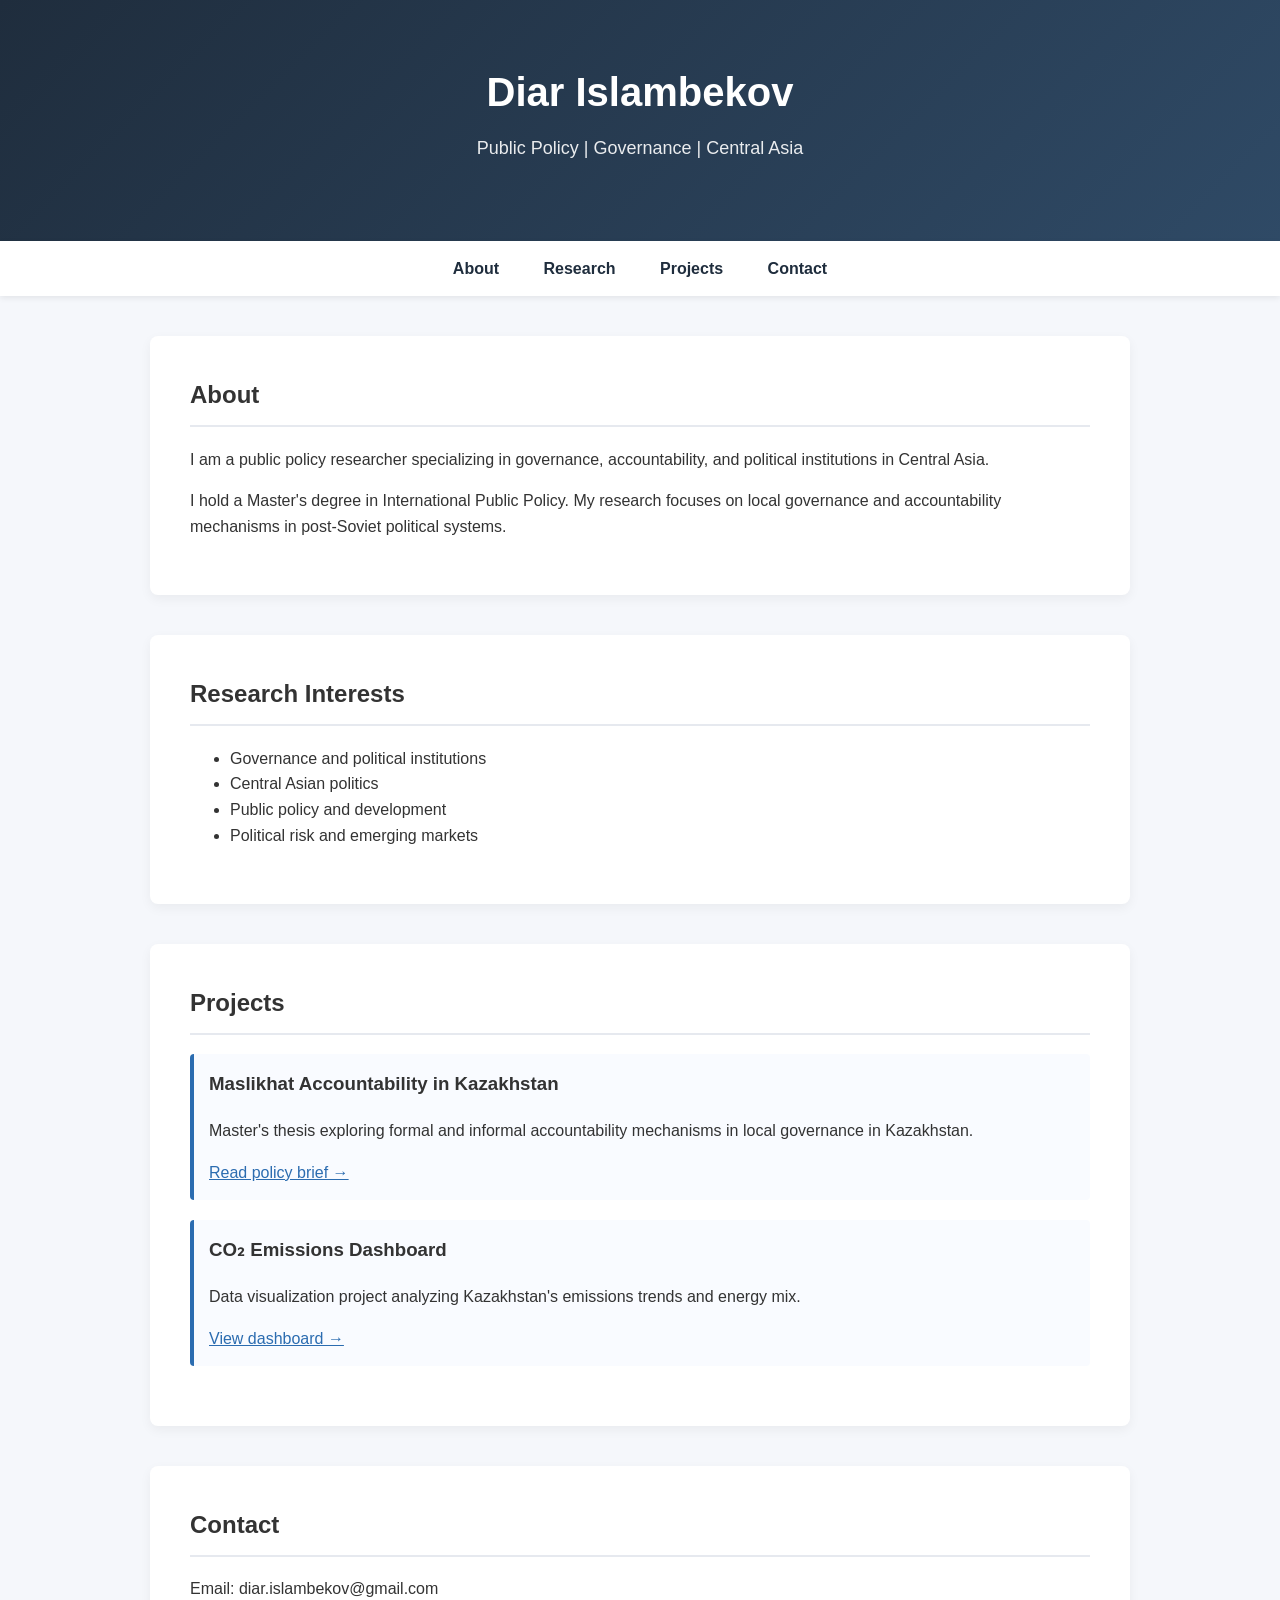
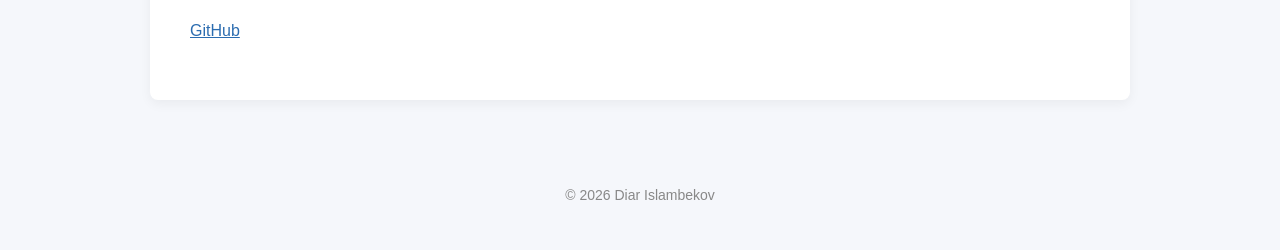
==== index.html @ 508b0aa6 "Update index.html" ====
<!DOCTYPE html>
<html lang="en"> 

<head>

<meta charset="UTF-8">
<meta name="viewport" content="width=device-width, initial-scale=1.0">

<title>Diar Islambekov</title>

<link rel="stylesheet" href="css/style.css">

</head>

<body>

<header>

<h1>Diar Islambekov</h1>
<p>Public Policy | Governance | Central Asia</p>

</header>

<nav>

<a href="#about">About</a>
<a href="#research">Research</a>
<a href="#projects">Projects</a>
<a href="#contact">Contact</a>

</nav>

<section id="about">

<h2>About</h2>

<p>
I am a public policy researcher specializing in governance,
accountability, and political institutions in Central Asia.
</p>

<p>
I hold a Master's degree in International Public Policy.
My research focuses on local governance and accountability
mechanisms in post-Soviet political systems.
</p>

</section>

<section id="research">

<h2>Research Interests</h2>

<ul>
<li>Governance and political institutions</li>
<li>Central Asian politics</li>
<li>Public policy and development</li>
<li>Political risk and emerging markets</li>
</ul>

</section>

<section id="projects">

<h2>Projects</h2>

<div class="project">
  <h3>Maslikhat Accountability in Kazakhstan</h3>
  <p>
    Master's thesis exploring formal and informal accountability
    mechanisms in local governance in Kazakhstan.
  </p>
  <a href="policy_brief.html">Read policy brief →</a>
</div>

<div class="project">
  <h3>CO₂ Emissions Dashboard</h3>
  <p>
    Data visualization project analyzing Kazakhstan's emissions trends
    and energy mix.
  </p>
  <a href="central_asia_co2_dashboard.html">View dashboard →</a>
</div>

</section>

<section id="contact">

<h2>Contact</h2>

<p>Email: diar.islambekov@gmail.com</p>

<p>
<a href="https://github.com/diar299">GitHub</a>
</p>

</section>

<footer>

<p>© 2026 Diar Islambekov</p>

</footer>

</body>
</html>
---- css/style.css ----
body{

font-family: "Segoe UI", Arial, sans-serif;
margin:0;
background:#f5f7fb;
color:#333;
line-height:1.6;

}

/* Header */

header{

background:linear-gradient(135deg,#1f2d3d,#2f4a66);
color:white;
padding:60px 20px;
text-align:center;

}

header h1{

margin:0;
font-size:40px;

}

header p{

margin-top:10px;
font-size:18px;
opacity:0.9;

}

/* Navigation */

nav{

background:white;
text-align:center;
padding:15px;
box-shadow:0 2px 6px rgba(0,0,0,0.08);
position:sticky;
top:0;

}

nav a{

margin:0 20px;
text-decoration:none;
color:#1f2d3d;
font-weight:600;
transition:color 0.2s;

}

nav a:hover{

color:#2b6cb0;

}

/* Sections */

section{

max-width:900px;
margin:40px auto;
background:white;
padding:40px;
border-radius:8px;
box-shadow:0 4px 12px rgba(0,0,0,0.05);

}

h2{

margin-top:0;
border-bottom:2px solid #e6e9ef;
padding-bottom:10px;

}

/* Projects */

.project{

padding:15px;
border-left:4px solid #2b6cb0;
margin-bottom:20px;
background:#f9fbff;
border-radius:4px;

}

.project h3{

margin-top:0;

}

/* Contact links */

a{

color:#2b6cb0;

}

/* Footer */

footer{

text-align:center;
padding:30px;
color:#888;
font-size:14px;

}

/* Responsive */

@media (max-width:700px){

header h1{
font-size:28px;
}

section{
margin:20px;
padding:25px;
}

nav a{
display:inline-block;
margin:10px;
}

}
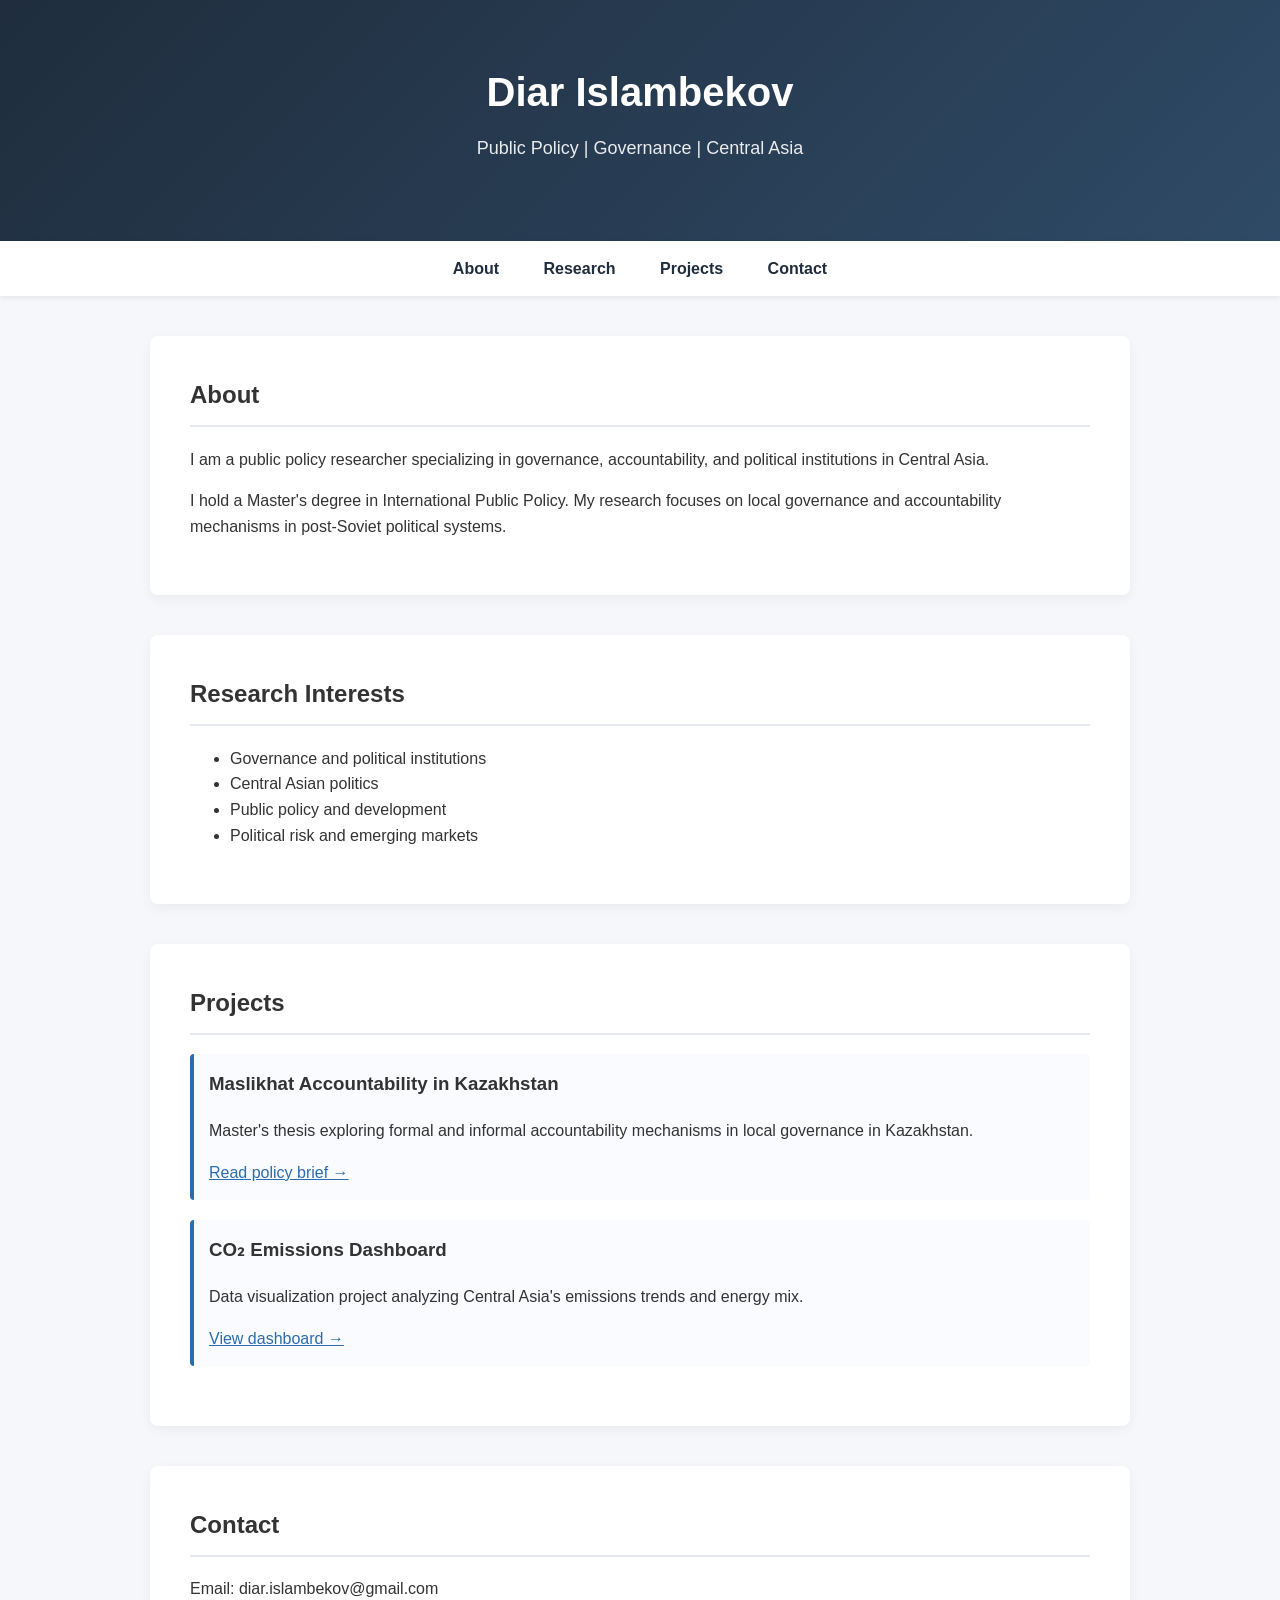
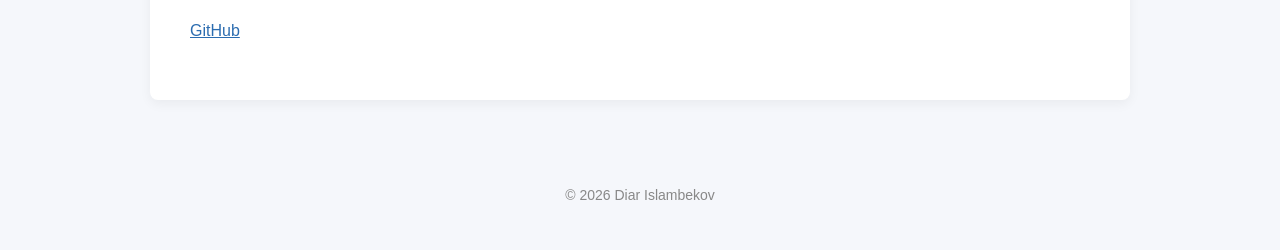
==== commit fb969b0e: "Update project description to focus on Central Asia" ====
--- a/index.html
+++ b/index.html
@@ -76,7 +76,7 @@
 <div class="project">
   <h3>CO₂ Emissions Dashboard</h3>
   <p>
-    Data visualization project analyzing Kazakhstan's emissions trends
+    Data visualization project analyzing Central Asia's emissions trends
     and energy mix.
   </p>
   <a href="central_asia_co2_dashboard.html">View dashboard →</a>
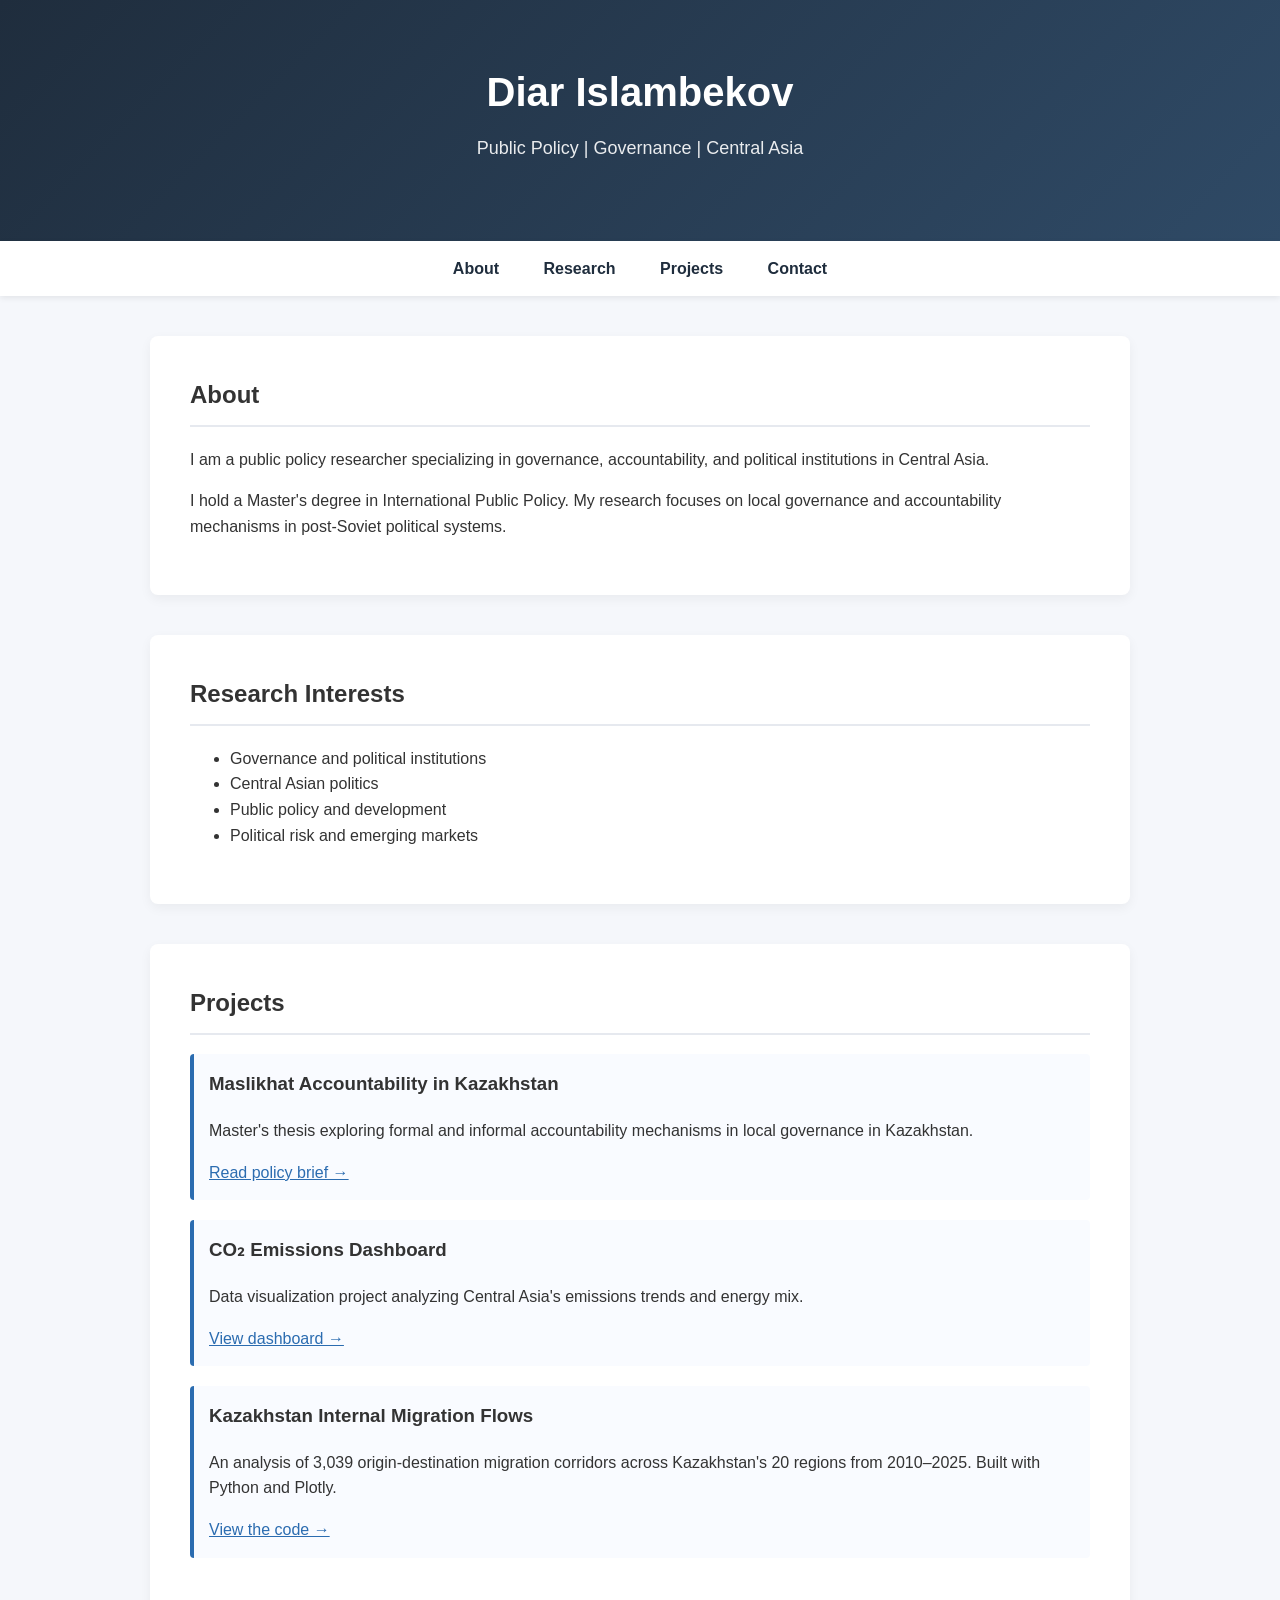
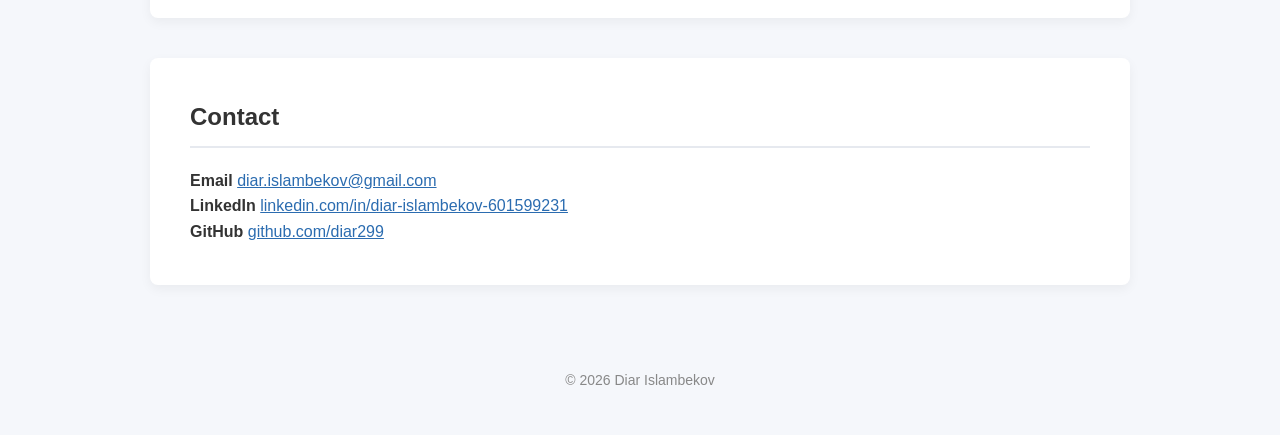
==== commit fdc1cbb2: "Update index.html" ====
--- a/index.html
+++ b/index.html
@@ -82,18 +82,35 @@
   <a href="central_asia_co2_dashboard.html">View dashboard →</a>
 </div>
 
+<div class="project">
+  <h3>Kazakhstan Internal Migration Flows</h3>
+  <p>
+    An analysis of 3,039 origin-destination migration corridors 
+    across Kazakhstan's 20 regions from 2010–2025. Built with Python and Plotly.
+  </p>
+  <a href="https://nbviewer.org/github/diar299/kz-migration/blob/main/migration_analysis.ipynb" 
+   target="_blank" > View the code →
+</a>
+</div>
+
 </section>
 
 <section id="contact">
-
-<h2>Contact</h2>
-
-<p>Email: diar.islambekov@gmail.com</p>
-
-<p>
-<a href="https://github.com/diar299">GitHub</a>
-</p>
-
+  <h2>Contact</h2>
+  <div class="contact-info">
+    <div class="contact-item">
+      <strong>Email</strong>
+      <a href="mailto:diar.islambekov@gmail.com">diar.islambekov@gmail.com</a>
+    </div>
+    <div class="contact-item">
+      <strong>LinkedIn</strong>
+      <a href="https://linkedin.com/in/diar-islambekov" target="_blank">linkedin.com/in/diar-islambekov-601599231</a>
+    </div>
+    <div class="contact-item">
+      <strong>GitHub</strong>
+      <a href="https://github.com/diar299" target="_blank">github.com/diar299</a>
+    </div>
+  </div>
 </section>
 
 <footer>
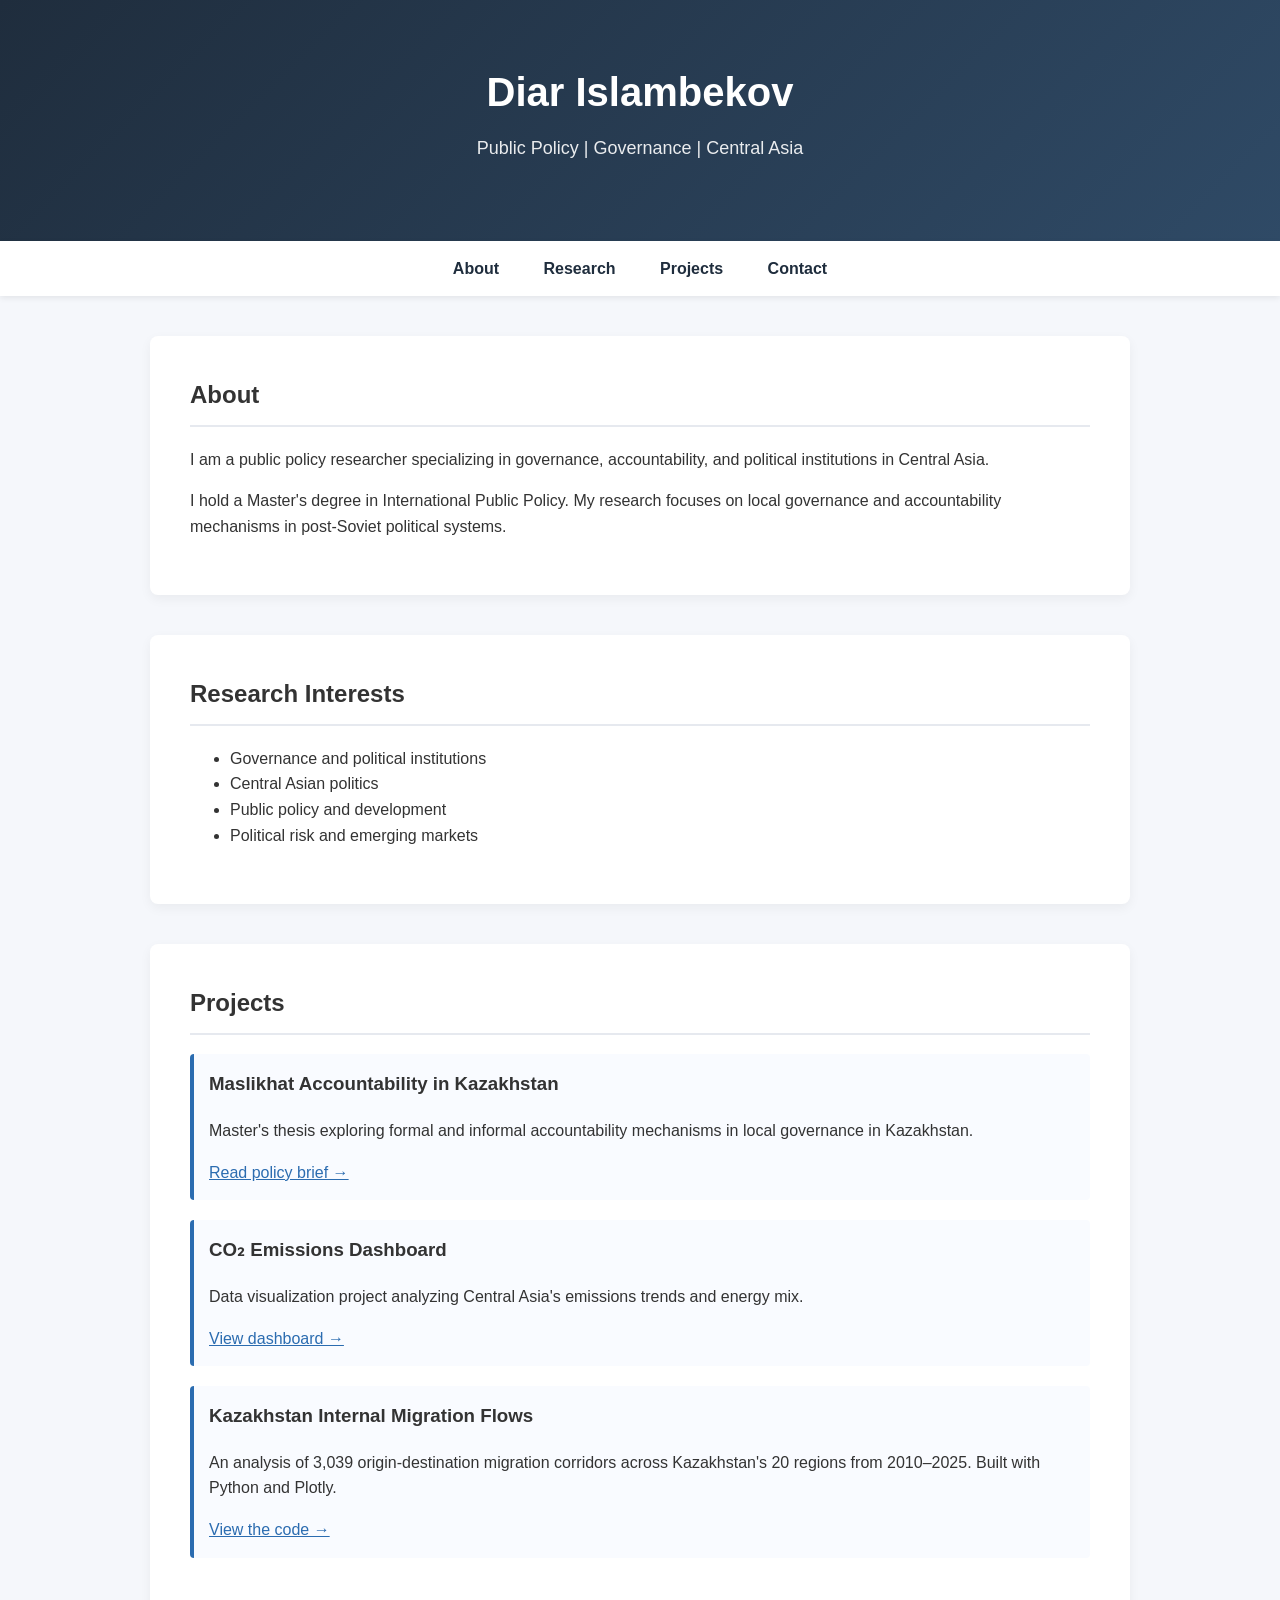
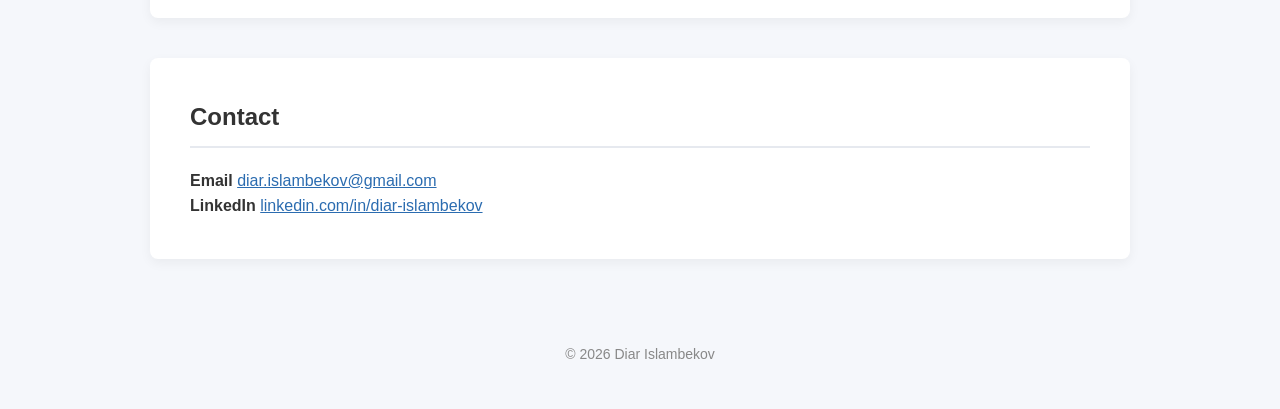
==== commit 04289cc0: "Update index.html" ====
--- a/index.html
+++ b/index.html
@@ -104,11 +104,7 @@
     </div>
     <div class="contact-item">
       <strong>LinkedIn</strong>
-      <a href="https://linkedin.com/in/diar-islambekov" target="_blank">linkedin.com/in/diar-islambekov-601599231</a>
-    </div>
-    <div class="contact-item">
-      <strong>GitHub</strong>
-      <a href="https://github.com/diar299" target="_blank">github.com/diar299</a>
+      <a href="https://linkedin.com/in/diar-islambekov" target="_blank">linkedin.com/in/diar-islambekov</a>
     </div>
   </div>
 </section>
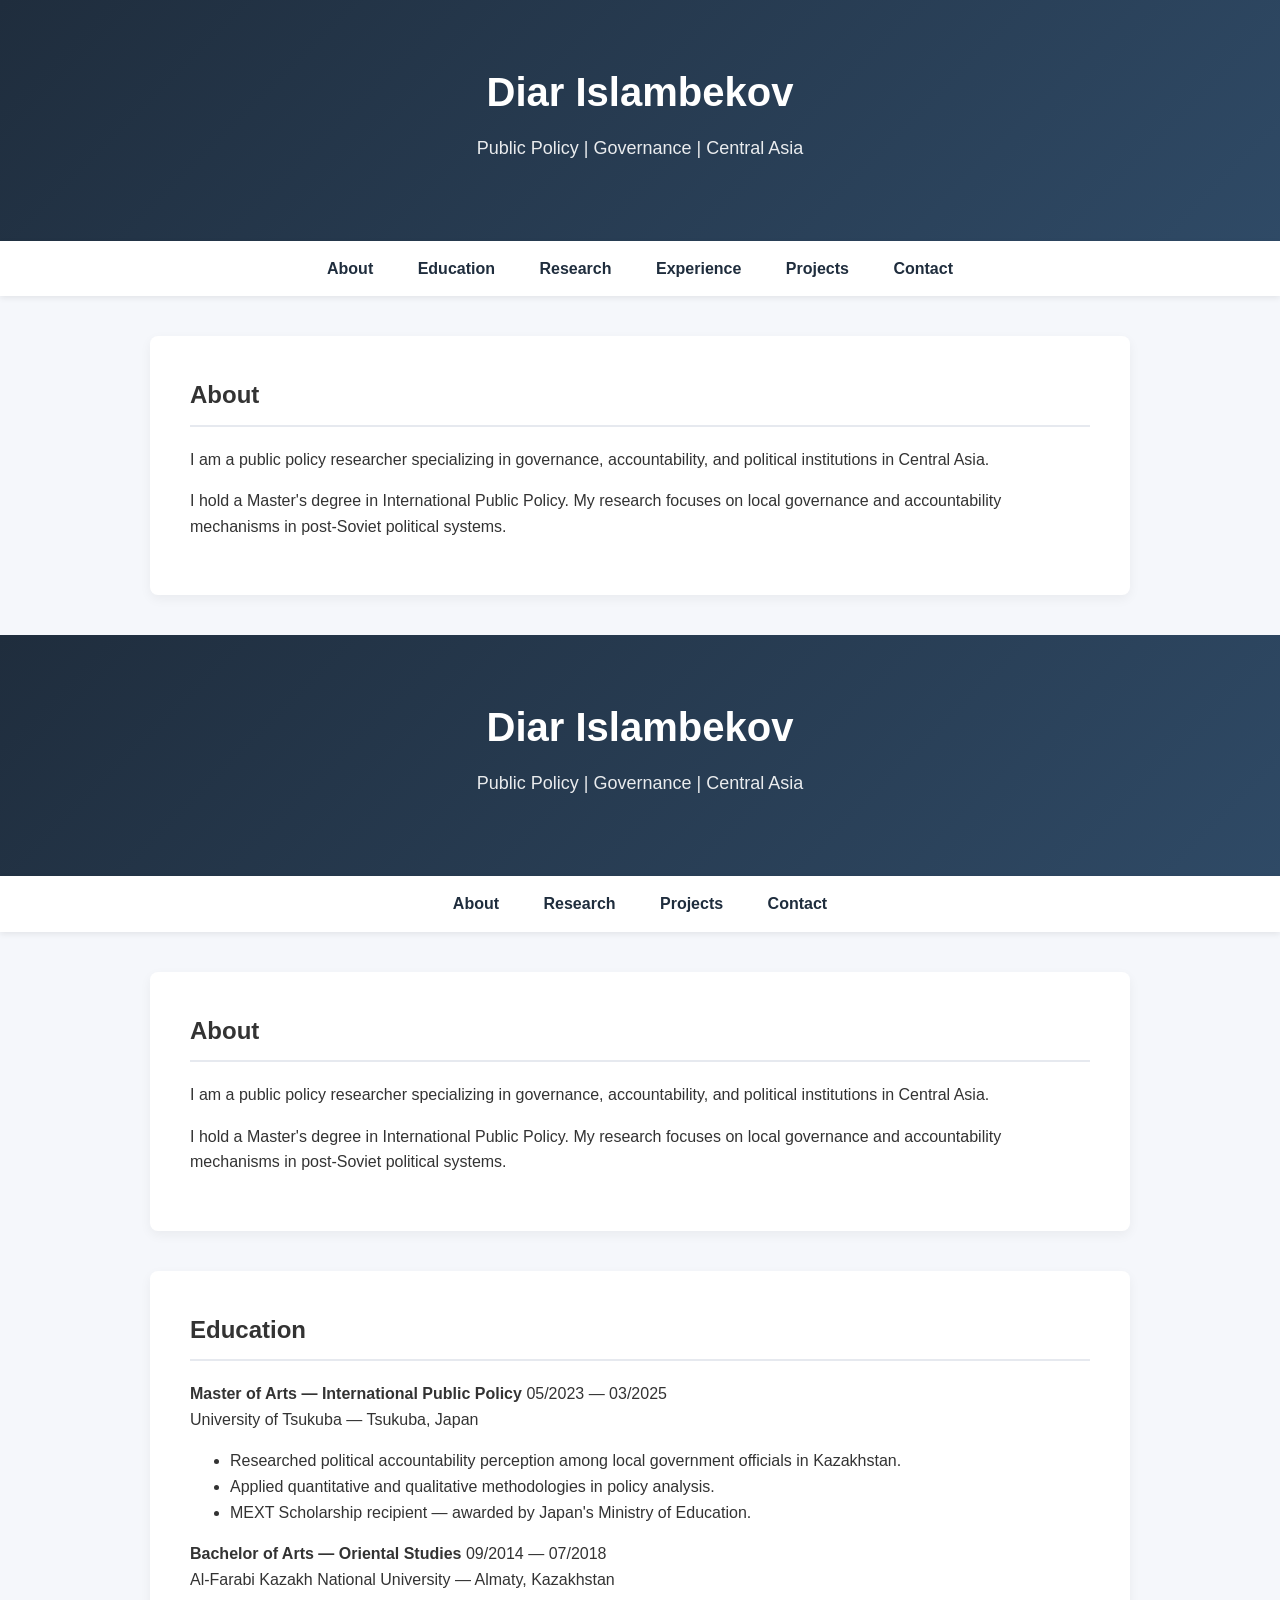
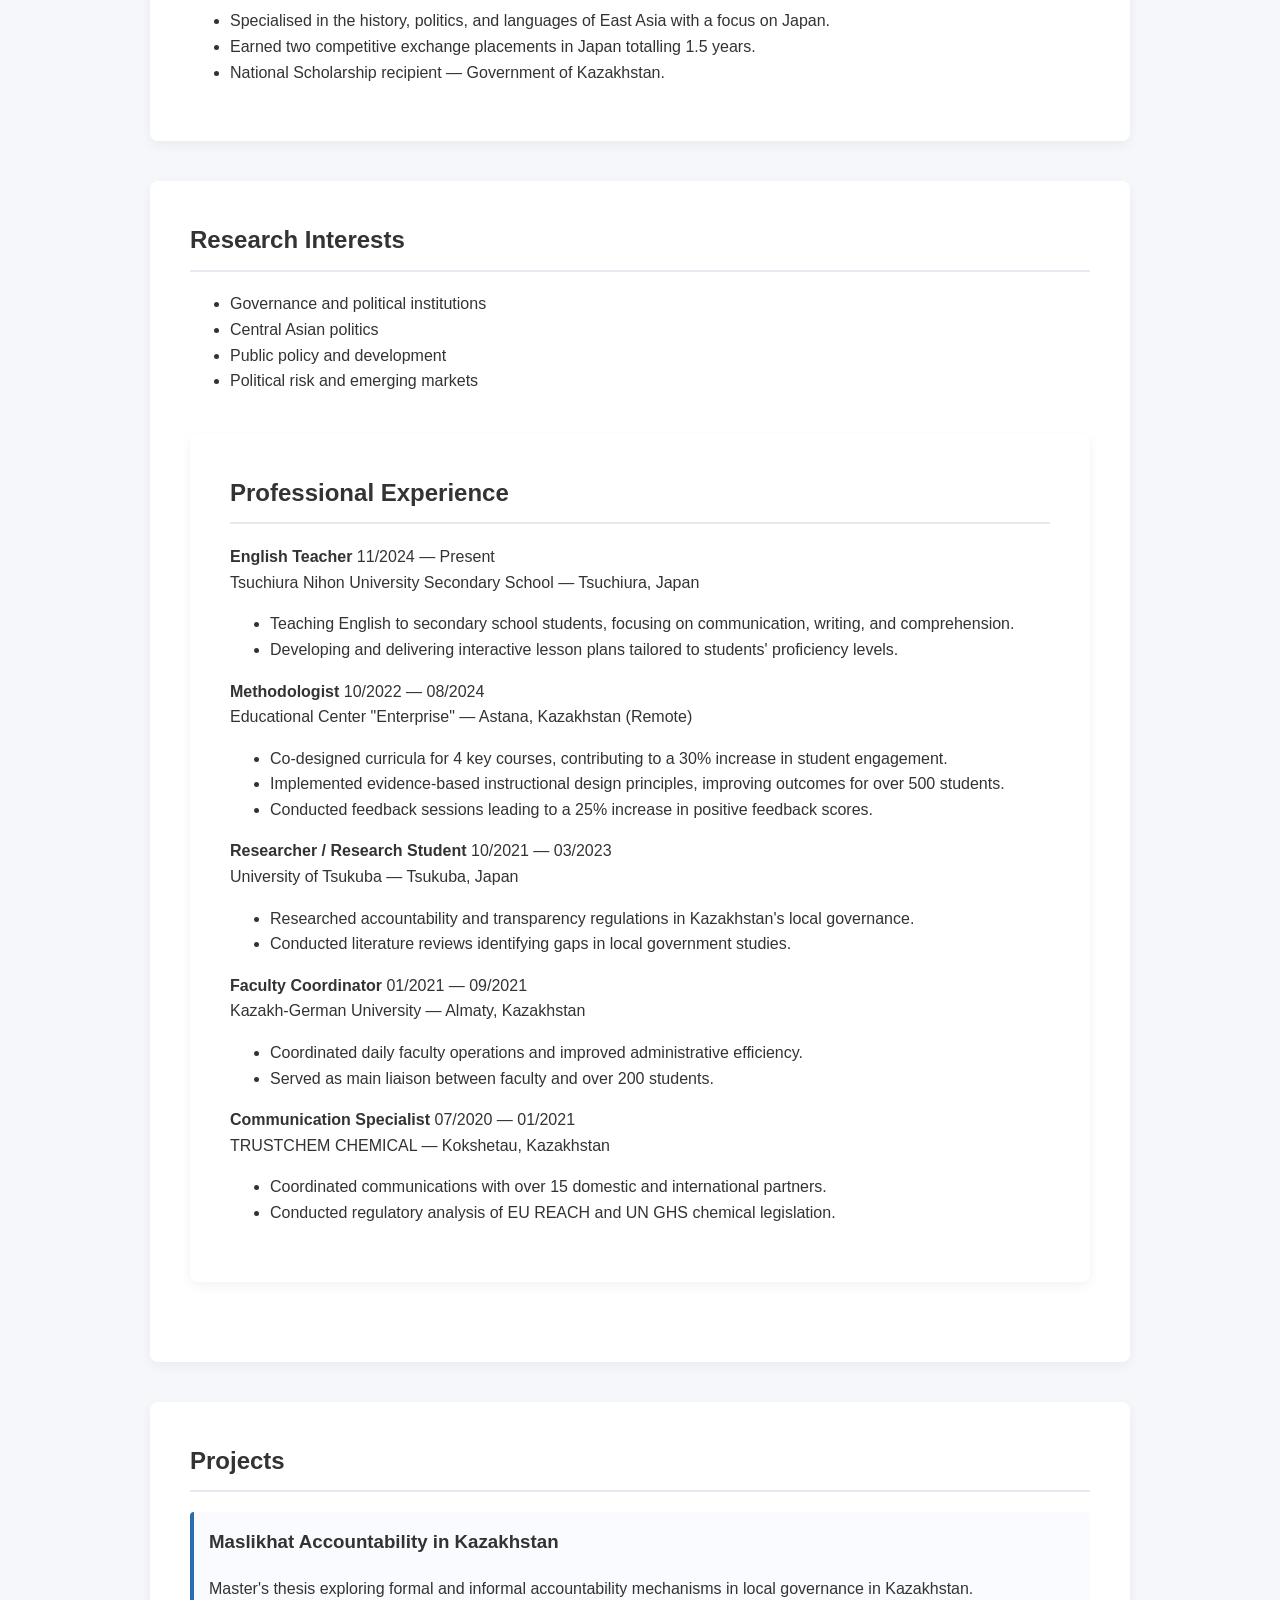
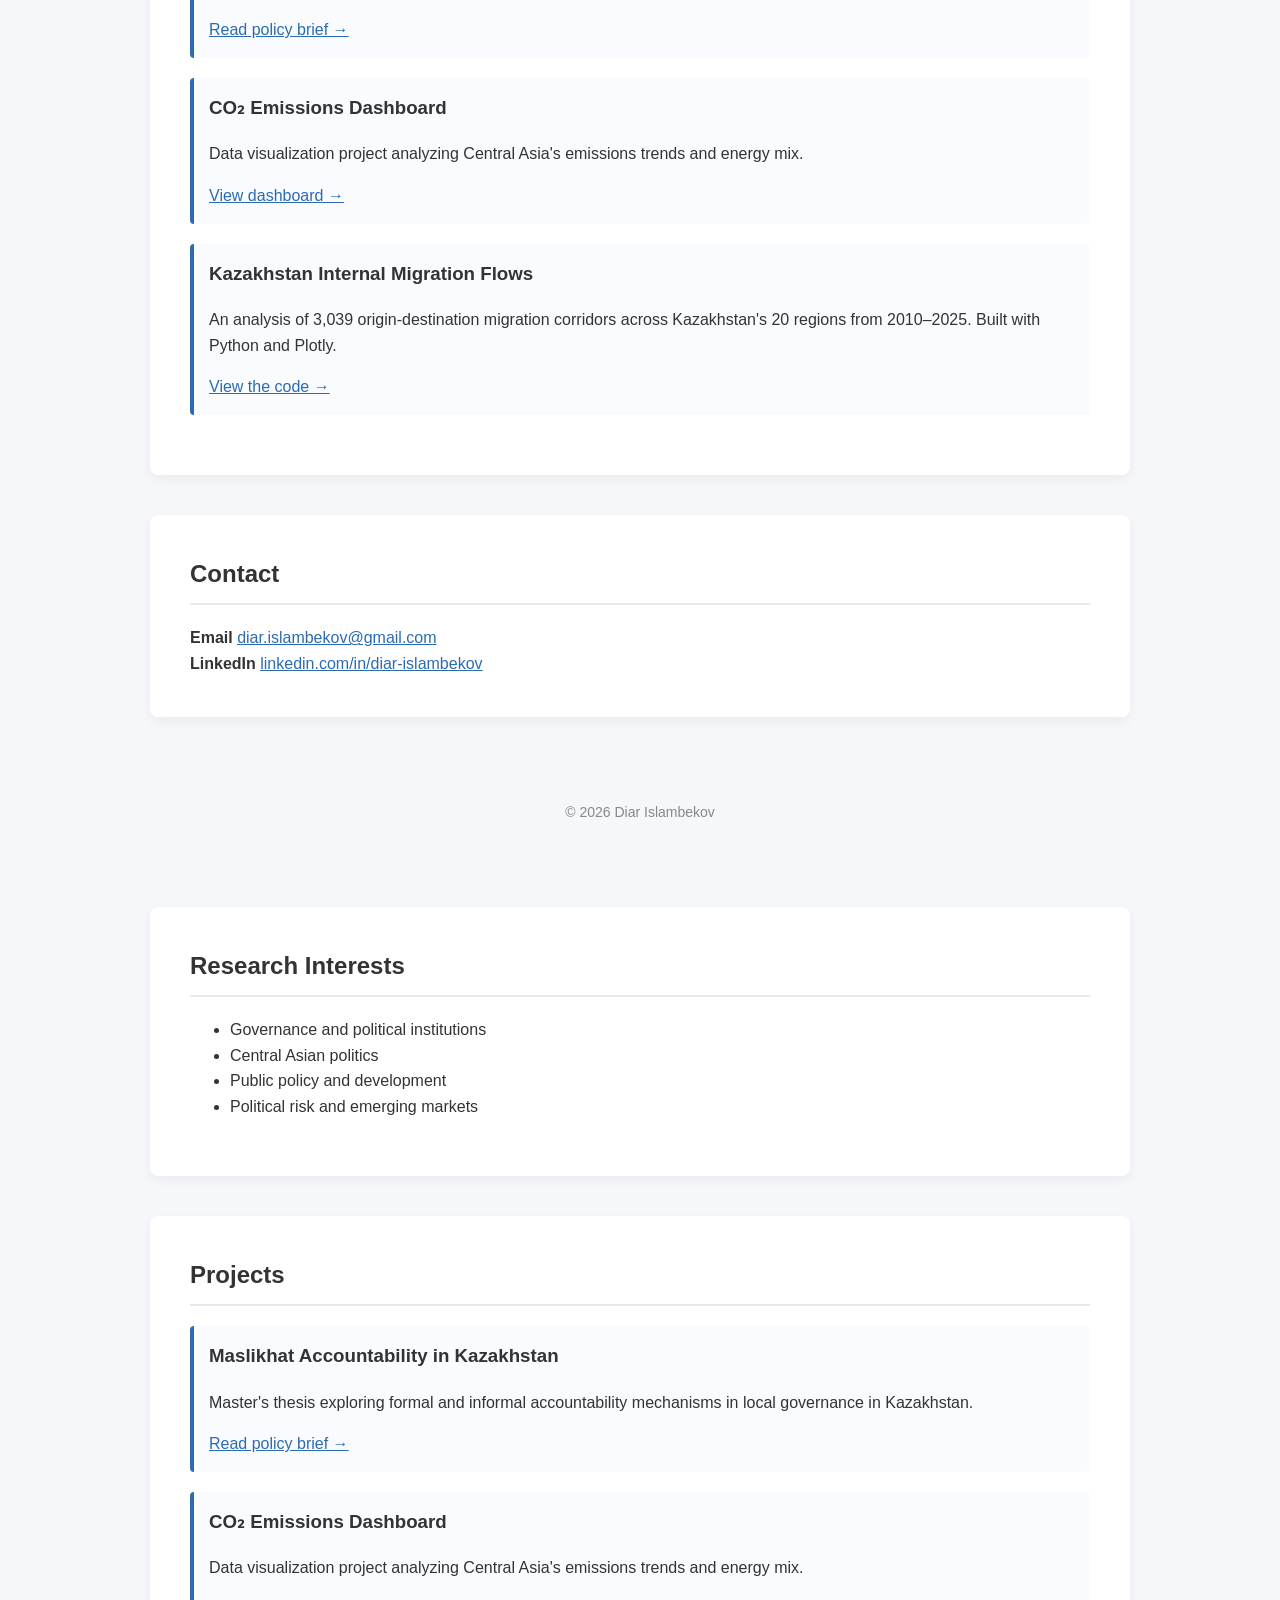
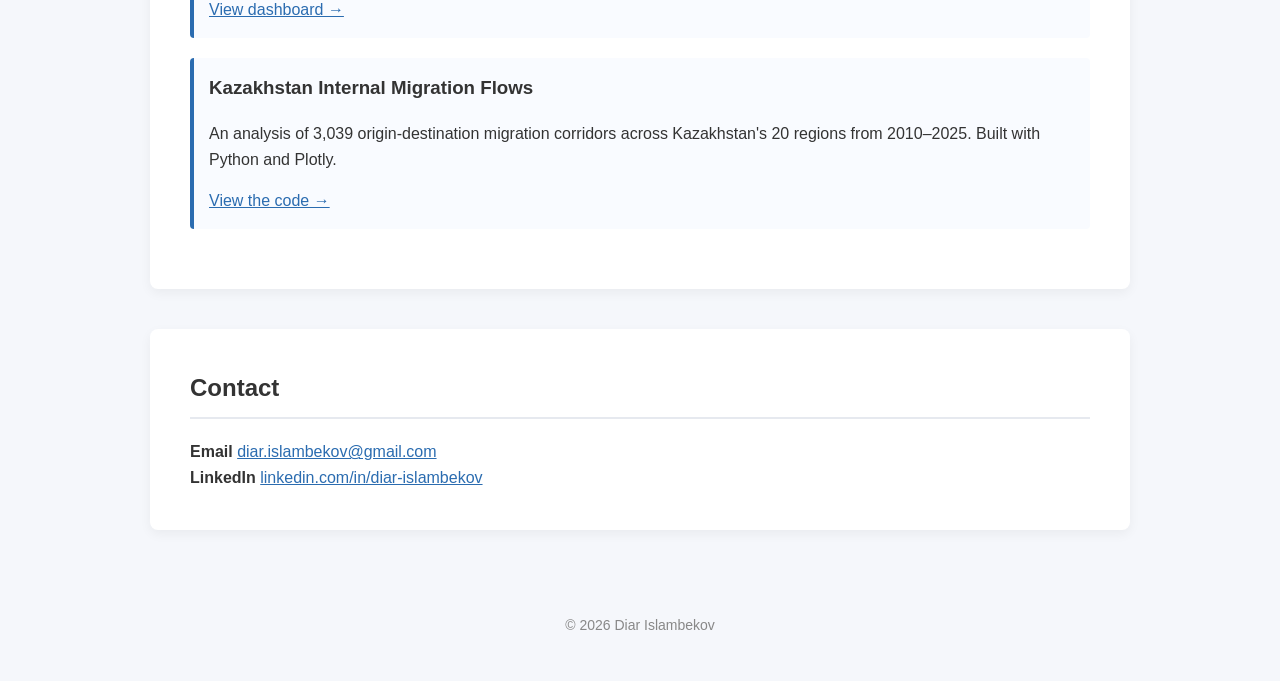
==== commit dbb3723b: "Update index.html" ====
--- a/index.html
+++ b/index.html
@@ -24,7 +24,9 @@
 <nav>
 
 <a href="#about">About</a>
+<a href="#education">Education</a>
 <a href="#research">Research</a>
+<a href="#experience">Experience</a>
 <a href="#projects">Projects</a>
 <a href="#contact">Contact</a>
 
@@ -44,6 +46,87 @@
 My research focuses on local governance and accountability
 mechanisms in post-Soviet political systems.
 </p>
+
+</section>
+
+<!DOCTYPE html>
+<html lang="en"> 
+
+<head>
+
+<meta charset="UTF-8">
+<meta name="viewport" content="width=device-width, initial-scale=1.0">
+
+<title>Diar Islambekov</title>
+
+<link rel="stylesheet" href="css/style.css">
+
+</head>
+
+<body>
+
+<header>
+
+<h1>Diar Islambekov</h1>
+<p>Public Policy | Governance | Central Asia</p>
+
+</header>
+
+<nav>
+
+<a href="#about">About</a>
+<a href="#research">Research</a>
+<a href="#projects">Projects</a>
+<a href="#contact">Contact</a>
+
+</nav>
+
+<section id="about">
+
+<h2>About</h2>
+
+<p>
+I am a public policy researcher specializing in governance,
+accountability, and political institutions in Central Asia.
+</p>
+
+<p>
+I hold a Master's degree in International Public Policy.
+My research focuses on local governance and accountability
+mechanisms in post-Soviet political systems.
+</p>
+
+</section>
+
+
+<section id="education">
+  <h2>Education</h2>
+
+  <div class="exp-item">
+    <div class="exp-header">
+      <strong>Master of Arts — International Public Policy</strong>
+      <span class="exp-date">05/2023 — 03/2025</span>
+    </div>
+    <div class="exp-org">University of Tsukuba — Tsukuba, Japan</div>
+    <ul>
+      <li>Researched political accountability perception among local government officials in Kazakhstan.</li>
+      <li>Applied quantitative and qualitative methodologies in policy analysis.</li>
+      <li>MEXT Scholarship recipient — awarded by Japan's Ministry of Education.</li>
+    </ul>
+  </div>
+
+  <div class="exp-item">
+    <div class="exp-header">
+      <strong>Bachelor of Arts — Oriental Studies</strong>
+      <span class="exp-date">09/2014 — 07/2018</span>
+    </div>
+    <div class="exp-org">Al-Farabi Kazakh National University — Almaty, Kazakhstan</div>
+    <ul>
+      <li>Specialised in the history, politics, and languages of East Asia with a focus on Japan.</li>
+      <li>Earned two competitive exchange placements in Japan totalling 1.5 years.</li>
+      <li>National Scholarship recipient — Government of Kazakhstan.</li>
+    </ul>
+  </div>
 
 </section>
 
@@ -58,6 +141,72 @@
 <li>Political risk and emerging markets</li>
 </ul>
 
+<section id="experience">
+  <h2>Professional Experience</h2>
+
+  <div class="exp-item">
+    <div class="exp-header">
+      <strong>English Teacher</strong>
+      <span class="exp-date">11/2024 — Present</span>
+    </div>
+    <div class="exp-org">Tsuchiura Nihon University Secondary School — Tsuchiura, Japan</div>
+    <ul>
+      <li>Teaching English to secondary school students, focusing on communication, writing, and comprehension.</li>
+      <li>Developing and delivering interactive lesson plans tailored to students' proficiency levels.</li>
+    </ul>
+  </div>
+
+  <div class="exp-item">
+    <div class="exp-header">
+      <strong>Methodologist</strong>
+      <span class="exp-date">10/2022 — 08/2024</span>
+    </div>
+    <div class="exp-org">Educational Center "Enterprise" — Astana, Kazakhstan (Remote)</div>
+    <ul>
+      <li>Co-designed curricula for 4 key courses, contributing to a 30% increase in student engagement.</li>
+      <li>Implemented evidence-based instructional design principles, improving outcomes for over 500 students.</li>
+      <li>Conducted feedback sessions leading to a 25% increase in positive feedback scores.</li>
+    </ul>
+  </div>
+
+  <div class="exp-item">
+    <div class="exp-header">
+      <strong>Researcher / Research Student</strong>
+      <span class="exp-date">10/2021 — 03/2023</span>
+    </div>
+    <div class="exp-org">University of Tsukuba — Tsukuba, Japan</div>
+    <ul>
+      <li>Researched accountability and transparency regulations in Kazakhstan's local governance.</li>
+      <li>Conducted literature reviews identifying gaps in local government studies.</li>
+    </ul>
+  </div>
+
+  <div class="exp-item">
+    <div class="exp-header">
+      <strong>Faculty Coordinator</strong>
+      <span class="exp-date">01/2021 — 09/2021</span>
+    </div>
+    <div class="exp-org">Kazakh-German University — Almaty, Kazakhstan</div>
+    <ul>
+      <li>Coordinated daily faculty operations and improved administrative efficiency.</li>
+      <li>Served as main liaison between faculty and over 200 students.</li>
+    </ul>
+  </div>
+
+  <div class="exp-item">
+    <div class="exp-header">
+      <strong>Communication Specialist</strong>
+      <span class="exp-date">07/2020 — 01/2021</span>
+    </div>
+    <div class="exp-org">TRUSTCHEM CHEMICAL — Kokshetau, Kazakhstan</div>
+    <ul>
+      <li>Coordinated communications with over 15 domestic and international partners.</li>
+      <li>Conducted regulatory analysis of EU REACH and UN GHS chemical legislation.</li>
+    </ul>
+  </div>
+
+</section>
+  
 </section>
 
 <section id="projects">
@@ -95,6 +244,7 @@
 
 </section>
 
+ 
 <section id="contact">
   <h2>Contact</h2>
   <div class="contact-info">
@@ -117,3 +267,76 @@
 
 </body>
 </html>
+
+
+<section id="research">
+
+<h2>Research Interests</h2>
+
+<ul>
+<li>Governance and political institutions</li>
+<li>Central Asian politics</li>
+<li>Public policy and development</li>
+<li>Political risk and emerging markets</li>
+</ul>
+
+</section>
+
+<section id="projects">
+
+<h2>Projects</h2>
+
+<div class="project">
+  <h3>Maslikhat Accountability in Kazakhstan</h3>
+  <p>
+    Master's thesis exploring formal and informal accountability
+    mechanisms in local governance in Kazakhstan.
+  </p>
+  <a href="policy_brief.html">Read policy brief →</a>
+</div>
+
+<div class="project">
+  <h3>CO₂ Emissions Dashboard</h3>
+  <p>
+    Data visualization project analyzing Central Asia's emissions trends
+    and energy mix.
+  </p>
+  <a href="central_asia_co2_dashboard.html">View dashboard →</a>
+</div>
+
+<div class="project">
+  <h3>Kazakhstan Internal Migration Flows</h3>
+  <p>
+    An analysis of 3,039 origin-destination migration corridors 
+    across Kazakhstan's 20 regions from 2010–2025. Built with Python and Plotly.
+  </p>
+  <a href="https://nbviewer.org/github/diar299/kz-migration/blob/main/migration_analysis.ipynb" 
+   target="_blank" > View the code →
+</a>
+</div>
+
+</section>
+
+ 
+<section id="contact">
+  <h2>Contact</h2>
+  <div class="contact-info">
+    <div class="contact-item">
+      <strong>Email</strong>
+      <a href="mailto:diar.islambekov@gmail.com">diar.islambekov@gmail.com</a>
+    </div>
+    <div class="contact-item">
+      <strong>LinkedIn</strong>
+      <a href="https://linkedin.com/in/diar-islambekov" target="_blank">linkedin.com/in/diar-islambekov</a>
+    </div>
+  </div>
+</section>
+
+<footer>
+
+<p>© 2026 Diar Islambekov</p>
+
+</footer>
+
+</body>
+</html>
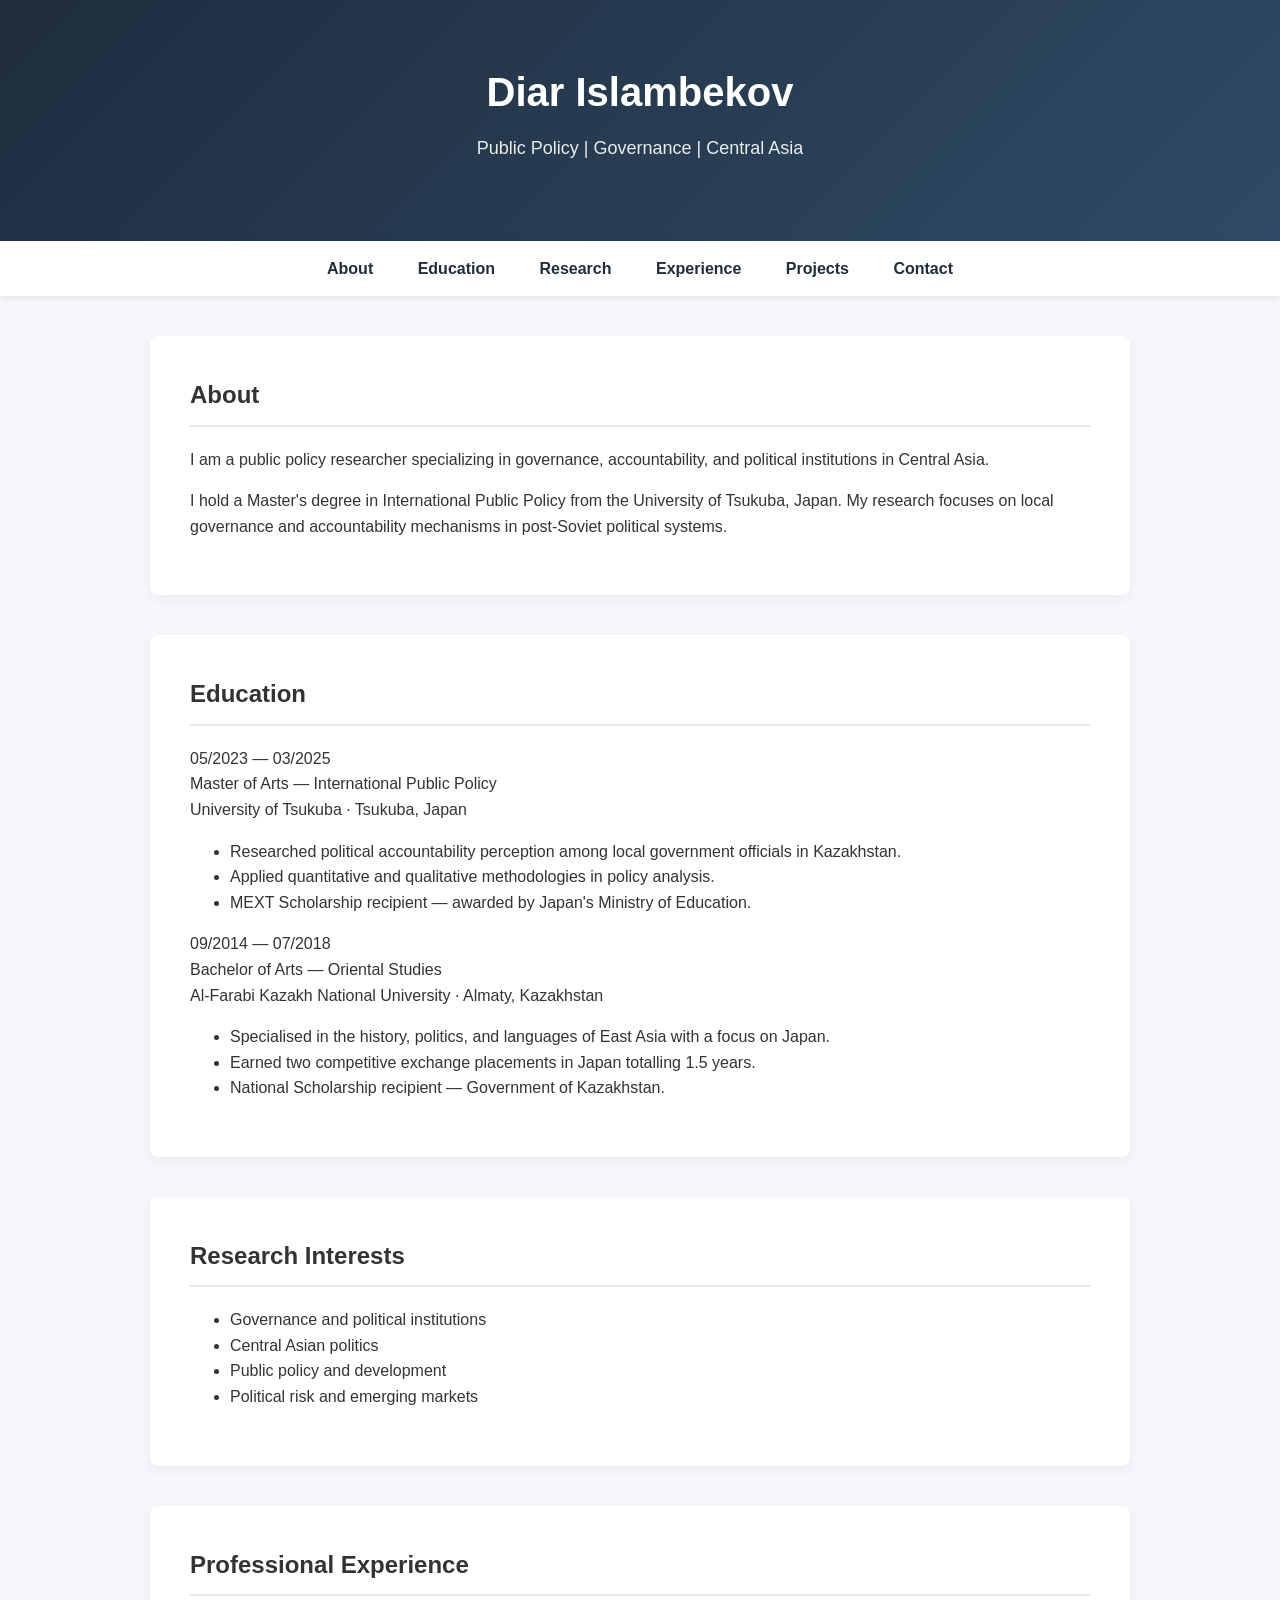
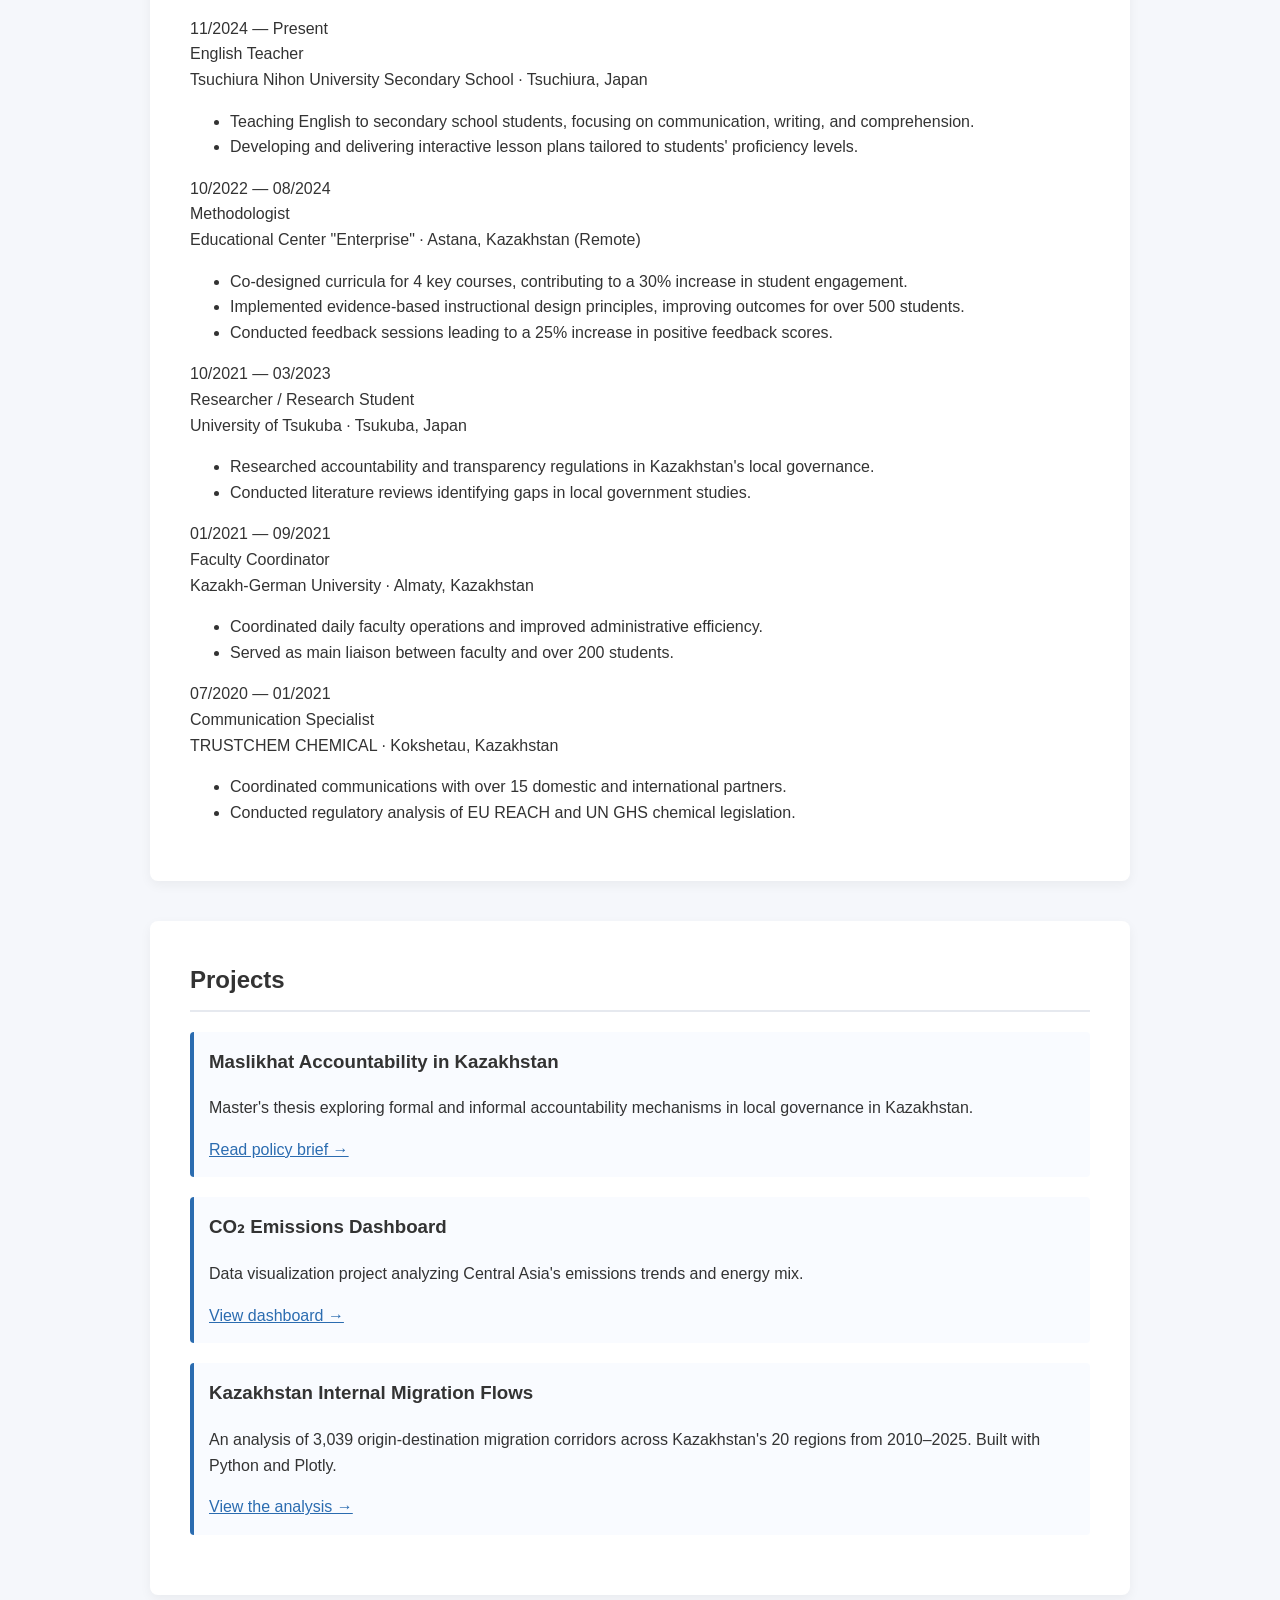
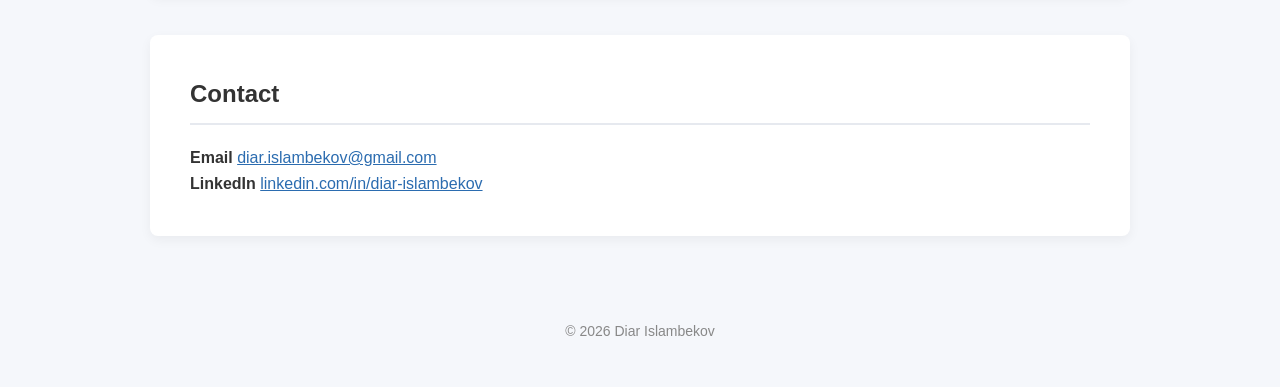
==== commit 62895a90: "Update index.html" ====
--- a/index.html
+++ b/index.html
@@ -1,250 +1,191 @@
 <!DOCTYPE html>
-<html lang="en"> 
-
+<html lang="en">
 <head>
-
 <meta charset="UTF-8">
 <meta name="viewport" content="width=device-width, initial-scale=1.0">
-
 <title>Diar Islambekov</title>
-
 <link rel="stylesheet" href="css/style.css">
-
 </head>
-
 <body>
 
 <header>
-
-<h1>Diar Islambekov</h1>
-<p>Public Policy | Governance | Central Asia</p>
-
+  <h1>Diar Islambekov</h1>
+  <p>Public Policy | Governance | Central Asia</p>
 </header>
 
 <nav>
-
-<a href="#about">About</a>
-<a href="#education">Education</a>
-<a href="#research">Research</a>
-<a href="#experience">Experience</a>
-<a href="#projects">Projects</a>
-<a href="#contact">Contact</a>
-
+  <a href="#about">About</a>
+  <a href="#education">Education</a>
+  <a href="#research">Research</a>
+  <a href="#experience">Experience</a>
+  <a href="#projects">Projects</a>
+  <a href="#contact">Contact</a>
 </nav>
 
 <section id="about">
-
-<h2>About</h2>
-
-<p>
-I am a public policy researcher specializing in governance,
-accountability, and political institutions in Central Asia.
-</p>
-
-<p>
-I hold a Master's degree in International Public Policy.
-My research focuses on local governance and accountability
-mechanisms in post-Soviet political systems.
-</p>
-
-</section>
-
-<!DOCTYPE html>
-<html lang="en"> 
-
-<head>
-
-<meta charset="UTF-8">
-<meta name="viewport" content="width=device-width, initial-scale=1.0">
-
-<title>Diar Islambekov</title>
-
-<link rel="stylesheet" href="css/style.css">
-
-</head>
-
-<body>
-
-<header>
-
-<h1>Diar Islambekov</h1>
-<p>Public Policy | Governance | Central Asia</p>
-
-</header>
-
-<nav>
-
-<a href="#about">About</a>
-<a href="#research">Research</a>
-<a href="#projects">Projects</a>
-<a href="#contact">Contact</a>
-
-</nav>
-
-<section id="about">
-
-<h2>About</h2>
-
-<p>
-I am a public policy researcher specializing in governance,
-accountability, and political institutions in Central Asia.
-</p>
-
-<p>
-I hold a Master's degree in International Public Policy.
-My research focuses on local governance and accountability
-mechanisms in post-Soviet political systems.
-</p>
-
-</section>
-
+  <h2>About</h2>
+  <p>
+    I am a public policy researcher specializing in governance,
+    accountability, and political institutions in Central Asia.
+  </p>
+  <p>
+    I hold a Master's degree in International Public Policy from the University of Tsukuba, Japan.
+    My research focuses on local governance and accountability mechanisms in post-Soviet political systems.
+  </p>
+</section>
 
 <section id="education">
   <h2>Education</h2>
 
-  <div class="exp-item">
-    <div class="exp-header">
-      <strong>Master of Arts — International Public Policy</strong>
-      <span class="exp-date">05/2023 — 03/2025</span>
-    </div>
-    <div class="exp-org">University of Tsukuba — Tsukuba, Japan</div>
-    <ul>
-      <li>Researched political accountability perception among local government officials in Kazakhstan.</li>
-      <li>Applied quantitative and qualitative methodologies in policy analysis.</li>
-      <li>MEXT Scholarship recipient — awarded by Japan's Ministry of Education.</li>
-    </ul>
-  </div>
-
-  <div class="exp-item">
-    <div class="exp-header">
-      <strong>Bachelor of Arts — Oriental Studies</strong>
-      <span class="exp-date">09/2014 — 07/2018</span>
-    </div>
-    <div class="exp-org">Al-Farabi Kazakh National University — Almaty, Kazakhstan</div>
-    <ul>
-      <li>Specialised in the history, politics, and languages of East Asia with a focus on Japan.</li>
-      <li>Earned two competitive exchange placements in Japan totalling 1.5 years.</li>
-      <li>National Scholarship recipient — Government of Kazakhstan.</li>
-    </ul>
+  <div class="timeline-item">
+    <div class="timeline-left">
+      <span class="timeline-date">05/2023 — 03/2025</span>
+    </div>
+    <div class="timeline-right">
+      <div class="timeline-degree">Master of Arts — International Public Policy</div>
+      <div class="timeline-org">University of Tsukuba · Tsukuba, Japan</div>
+      <ul>
+        <li>Researched political accountability perception among local government officials in Kazakhstan.</li>
+        <li>Applied quantitative and qualitative methodologies in policy analysis.</li>
+        <li>MEXT Scholarship recipient — awarded by Japan's Ministry of Education.</li>
+      </ul>
+    </div>
+  </div>
+
+  <div class="timeline-item">
+    <div class="timeline-left">
+      <span class="timeline-date">09/2014 — 07/2018</span>
+    </div>
+    <div class="timeline-right">
+      <div class="timeline-degree">Bachelor of Arts — Oriental Studies</div>
+      <div class="timeline-org">Al-Farabi Kazakh National University · Almaty, Kazakhstan</div>
+      <ul>
+        <li>Specialised in the history, politics, and languages of East Asia with a focus on Japan.</li>
+        <li>Earned two competitive exchange placements in Japan totalling 1.5 years.</li>
+        <li>National Scholarship recipient — Government of Kazakhstan.</li>
+      </ul>
+    </div>
   </div>
 
 </section>
 
 <section id="research">
-
-<h2>Research Interests</h2>
-
-<ul>
-<li>Governance and political institutions</li>
-<li>Central Asian politics</li>
-<li>Public policy and development</li>
-<li>Political risk and emerging markets</li>
-</ul>
+  <h2>Research Interests</h2>
+  <ul>
+    <li>Governance and political institutions</li>
+    <li>Central Asian politics</li>
+    <li>Public policy and development</li>
+    <li>Political risk and emerging markets</li>
+  </ul>
+</section>
 
 <section id="experience">
   <h2>Professional Experience</h2>
 
-  <div class="exp-item">
-    <div class="exp-header">
-      <strong>English Teacher</strong>
-      <span class="exp-date">11/2024 — Present</span>
-    </div>
-    <div class="exp-org">Tsuchiura Nihon University Secondary School — Tsuchiura, Japan</div>
-    <ul>
-      <li>Teaching English to secondary school students, focusing on communication, writing, and comprehension.</li>
-      <li>Developing and delivering interactive lesson plans tailored to students' proficiency levels.</li>
-    </ul>
-  </div>
-
-  <div class="exp-item">
-    <div class="exp-header">
-      <strong>Methodologist</strong>
-      <span class="exp-date">10/2022 — 08/2024</span>
-    </div>
-    <div class="exp-org">Educational Center "Enterprise" — Astana, Kazakhstan (Remote)</div>
-    <ul>
-      <li>Co-designed curricula for 4 key courses, contributing to a 30% increase in student engagement.</li>
-      <li>Implemented evidence-based instructional design principles, improving outcomes for over 500 students.</li>
-      <li>Conducted feedback sessions leading to a 25% increase in positive feedback scores.</li>
-    </ul>
-  </div>
-
-  <div class="exp-item">
-    <div class="exp-header">
-      <strong>Researcher / Research Student</strong>
-      <span class="exp-date">10/2021 — 03/2023</span>
-    </div>
-    <div class="exp-org">University of Tsukuba — Tsukuba, Japan</div>
-    <ul>
-      <li>Researched accountability and transparency regulations in Kazakhstan's local governance.</li>
-      <li>Conducted literature reviews identifying gaps in local government studies.</li>
-    </ul>
-  </div>
-
-  <div class="exp-item">
-    <div class="exp-header">
-      <strong>Faculty Coordinator</strong>
-      <span class="exp-date">01/2021 — 09/2021</span>
-    </div>
-    <div class="exp-org">Kazakh-German University — Almaty, Kazakhstan</div>
-    <ul>
-      <li>Coordinated daily faculty operations and improved administrative efficiency.</li>
-      <li>Served as main liaison between faculty and over 200 students.</li>
-    </ul>
-  </div>
-
-  <div class="exp-item">
-    <div class="exp-header">
-      <strong>Communication Specialist</strong>
-      <span class="exp-date">07/2020 — 01/2021</span>
-    </div>
-    <div class="exp-org">TRUSTCHEM CHEMICAL — Kokshetau, Kazakhstan</div>
-    <ul>
-      <li>Coordinated communications with over 15 domestic and international partners.</li>
-      <li>Conducted regulatory analysis of EU REACH and UN GHS chemical legislation.</li>
-    </ul>
-  </div>
-
-</section>
-  
+  <div class="timeline-item">
+    <div class="timeline-left">
+      <span class="timeline-date">11/2024 — Present</span>
+    </div>
+    <div class="timeline-right">
+      <div class="timeline-degree">English Teacher</div>
+      <div class="timeline-org">Tsuchiura Nihon University Secondary School · Tsuchiura, Japan</div>
+      <ul>
+        <li>Teaching English to secondary school students, focusing on communication, writing, and comprehension.</li>
+        <li>Developing and delivering interactive lesson plans tailored to students' proficiency levels.</li>
+      </ul>
+    </div>
+  </div>
+
+  <div class="timeline-item">
+    <div class="timeline-left">
+      <span class="timeline-date">10/2022 — 08/2024</span>
+    </div>
+    <div class="timeline-right">
+      <div class="timeline-degree">Methodologist</div>
+      <div class="timeline-org">Educational Center "Enterprise" · Astana, Kazakhstan (Remote)</div>
+      <ul>
+        <li>Co-designed curricula for 4 key courses, contributing to a 30% increase in student engagement.</li>
+        <li>Implemented evidence-based instructional design principles, improving outcomes for over 500 students.</li>
+        <li>Conducted feedback sessions leading to a 25% increase in positive feedback scores.</li>
+      </ul>
+    </div>
+  </div>
+
+  <div class="timeline-item">
+    <div class="timeline-left">
+      <span class="timeline-date">10/2021 — 03/2023</span>
+    </div>
+    <div class="timeline-right">
+      <div class="timeline-degree">Researcher / Research Student</div>
+      <div class="timeline-org">University of Tsukuba · Tsukuba, Japan</div>
+      <ul>
+        <li>Researched accountability and transparency regulations in Kazakhstan's local governance.</li>
+        <li>Conducted literature reviews identifying gaps in local government studies.</li>
+      </ul>
+    </div>
+  </div>
+
+  <div class="timeline-item">
+    <div class="timeline-left">
+      <span class="timeline-date">01/2021 — 09/2021</span>
+    </div>
+    <div class="timeline-right">
+      <div class="timeline-degree">Faculty Coordinator</div>
+      <div class="timeline-org">Kazakh-German University · Almaty, Kazakhstan</div>
+      <ul>
+        <li>Coordinated daily faculty operations and improved administrative efficiency.</li>
+        <li>Served as main liaison between faculty and over 200 students.</li>
+      </ul>
+    </div>
+  </div>
+
+  <div class="timeline-item">
+    <div class="timeline-left">
+      <span class="timeline-date">07/2020 — 01/2021</span>
+    </div>
+    <div class="timeline-right">
+      <div class="timeline-degree">Communication Specialist</div>
+      <div class="timeline-org">TRUSTCHEM CHEMICAL · Kokshetau, Kazakhstan</div>
+      <ul>
+        <li>Coordinated communications with over 15 domestic and international partners.</li>
+        <li>Conducted regulatory analysis of EU REACH and UN GHS chemical legislation.</li>
+      </ul>
+    </div>
+  </div>
+
 </section>
 
 <section id="projects">
-
-<h2>Projects</h2>
-
-<div class="project">
-  <h3>Maslikhat Accountability in Kazakhstan</h3>
-  <p>
-    Master's thesis exploring formal and informal accountability
-    mechanisms in local governance in Kazakhstan.
-  </p>
-  <a href="policy_brief.html">Read policy brief →</a>
-</div>
-
-<div class="project">
-  <h3>CO₂ Emissions Dashboard</h3>
-  <p>
-    Data visualization project analyzing Central Asia's emissions trends
-    and energy mix.
-  </p>
-  <a href="central_asia_co2_dashboard.html">View dashboard →</a>
-</div>
-
-<div class="project">
-  <h3>Kazakhstan Internal Migration Flows</h3>
-  <p>
-    An analysis of 3,039 origin-destination migration corridors 
-    across Kazakhstan's 20 regions from 2010–2025. Built with Python and Plotly.
-  </p>
-  <a href="https://nbviewer.org/github/diar299/kz-migration/blob/main/migration_analysis.ipynb" 
-   target="_blank" > View the code →
-</a>
-</div>
-
-</section>
-
- 
+  <h2>Projects</h2>
+
+  <div class="project">
+    <h3>Maslikhat Accountability in Kazakhstan</h3>
+    <p>
+      Master's thesis exploring formal and informal accountability
+      mechanisms in local governance in Kazakhstan.
+    </p>
+    <a href="policy_brief.html">Read policy brief →</a>
+  </div>
+
+  <div class="project">
+    <h3>CO₂ Emissions Dashboard</h3>
+    <p>
+      Data visualization project analyzing Central Asia's emissions trends
+      and energy mix.
+    </p>
+    <a href="central_asia_co2_dashboard.html">View dashboard →</a>
+  </div>
+
+  <div class="project">
+    <h3>Kazakhstan Internal Migration Flows</h3>
+    <p>
+      An analysis of 3,039 origin-destination migration corridors
+      across Kazakhstan's 20 regions from 2010–2025. Built with Python and Plotly.
+    </p>
+    <a href="https://nbviewer.org/github/diar299/kz-migration/blob/main/migration_analysis.ipynb" target="_blank">View the analysis →</a>
+  </div>
+</section>
+
 <section id="contact">
   <h2>Contact</h2>
   <div class="contact-info">
@@ -260,83 +201,8 @@
 </section>
 
 <footer>
-
-<p>© 2026 Diar Islambekov</p>
-
+  <p>© 2026 Diar Islambekov</p>
 </footer>
 
 </body>
 </html>
-
-
-<section id="research">
-
-<h2>Research Interests</h2>
-
-<ul>
-<li>Governance and political institutions</li>
-<li>Central Asian politics</li>
-<li>Public policy and development</li>
-<li>Political risk and emerging markets</li>
-</ul>
-
-</section>
-
-<section id="projects">
-
-<h2>Projects</h2>
-
-<div class="project">
-  <h3>Maslikhat Accountability in Kazakhstan</h3>
-  <p>
-    Master's thesis exploring formal and informal accountability
-    mechanisms in local governance in Kazakhstan.
-  </p>
-  <a href="policy_brief.html">Read policy brief →</a>
-</div>
-
-<div class="project">
-  <h3>CO₂ Emissions Dashboard</h3>
-  <p>
-    Data visualization project analyzing Central Asia's emissions trends
-    and energy mix.
-  </p>
-  <a href="central_asia_co2_dashboard.html">View dashboard →</a>
-</div>
-
-<div class="project">
-  <h3>Kazakhstan Internal Migration Flows</h3>
-  <p>
-    An analysis of 3,039 origin-destination migration corridors 
-    across Kazakhstan's 20 regions from 2010–2025. Built with Python and Plotly.
-  </p>
-  <a href="https://nbviewer.org/github/diar299/kz-migration/blob/main/migration_analysis.ipynb" 
-   target="_blank" > View the code →
-</a>
-</div>
-
-</section>
-
- 
-<section id="contact">
-  <h2>Contact</h2>
-  <div class="contact-info">
-    <div class="contact-item">
-      <strong>Email</strong>
-      <a href="mailto:diar.islambekov@gmail.com">diar.islambekov@gmail.com</a>
-    </div>
-    <div class="contact-item">
-      <strong>LinkedIn</strong>
-      <a href="https://linkedin.com/in/diar-islambekov" target="_blank">linkedin.com/in/diar-islambekov</a>
-    </div>
-  </div>
-</section>
-
-<footer>
-
-<p>© 2026 Diar Islambekov</p>
-
-</footer>
-
-</body>
-</html>
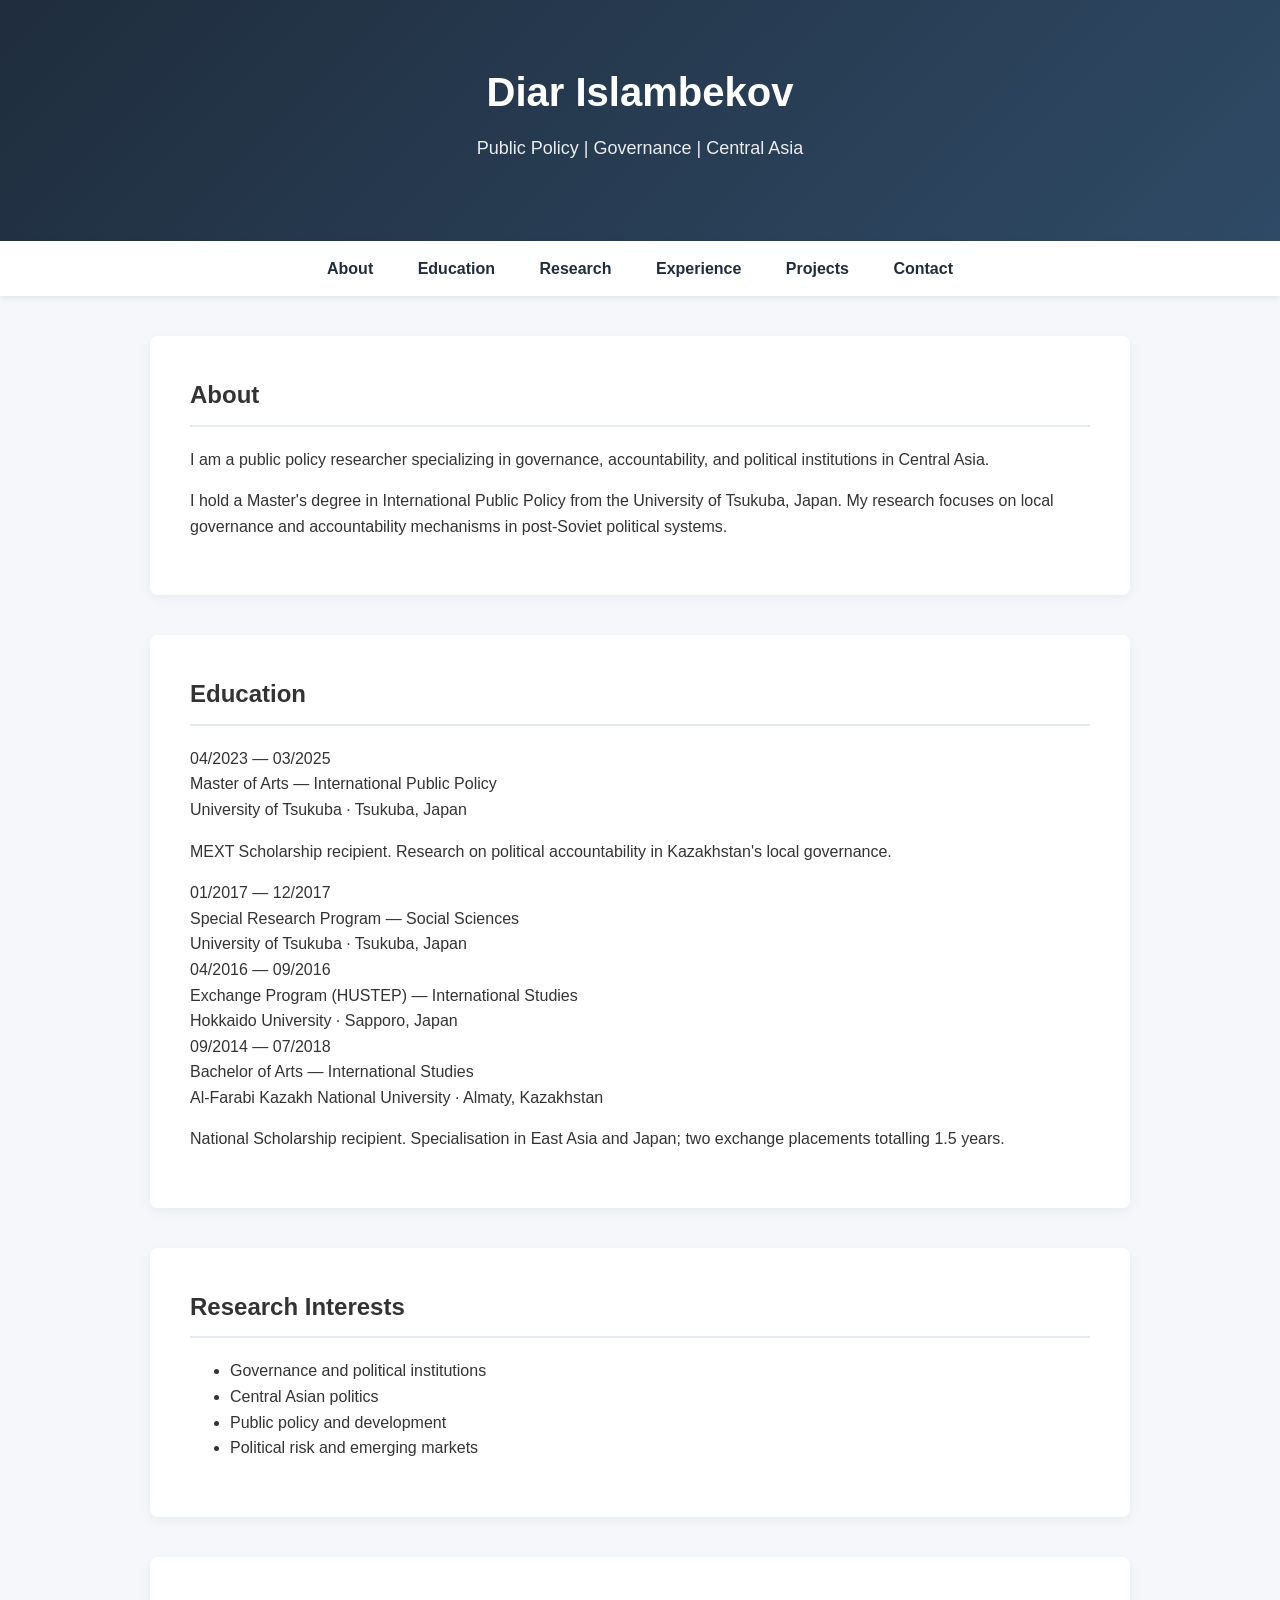
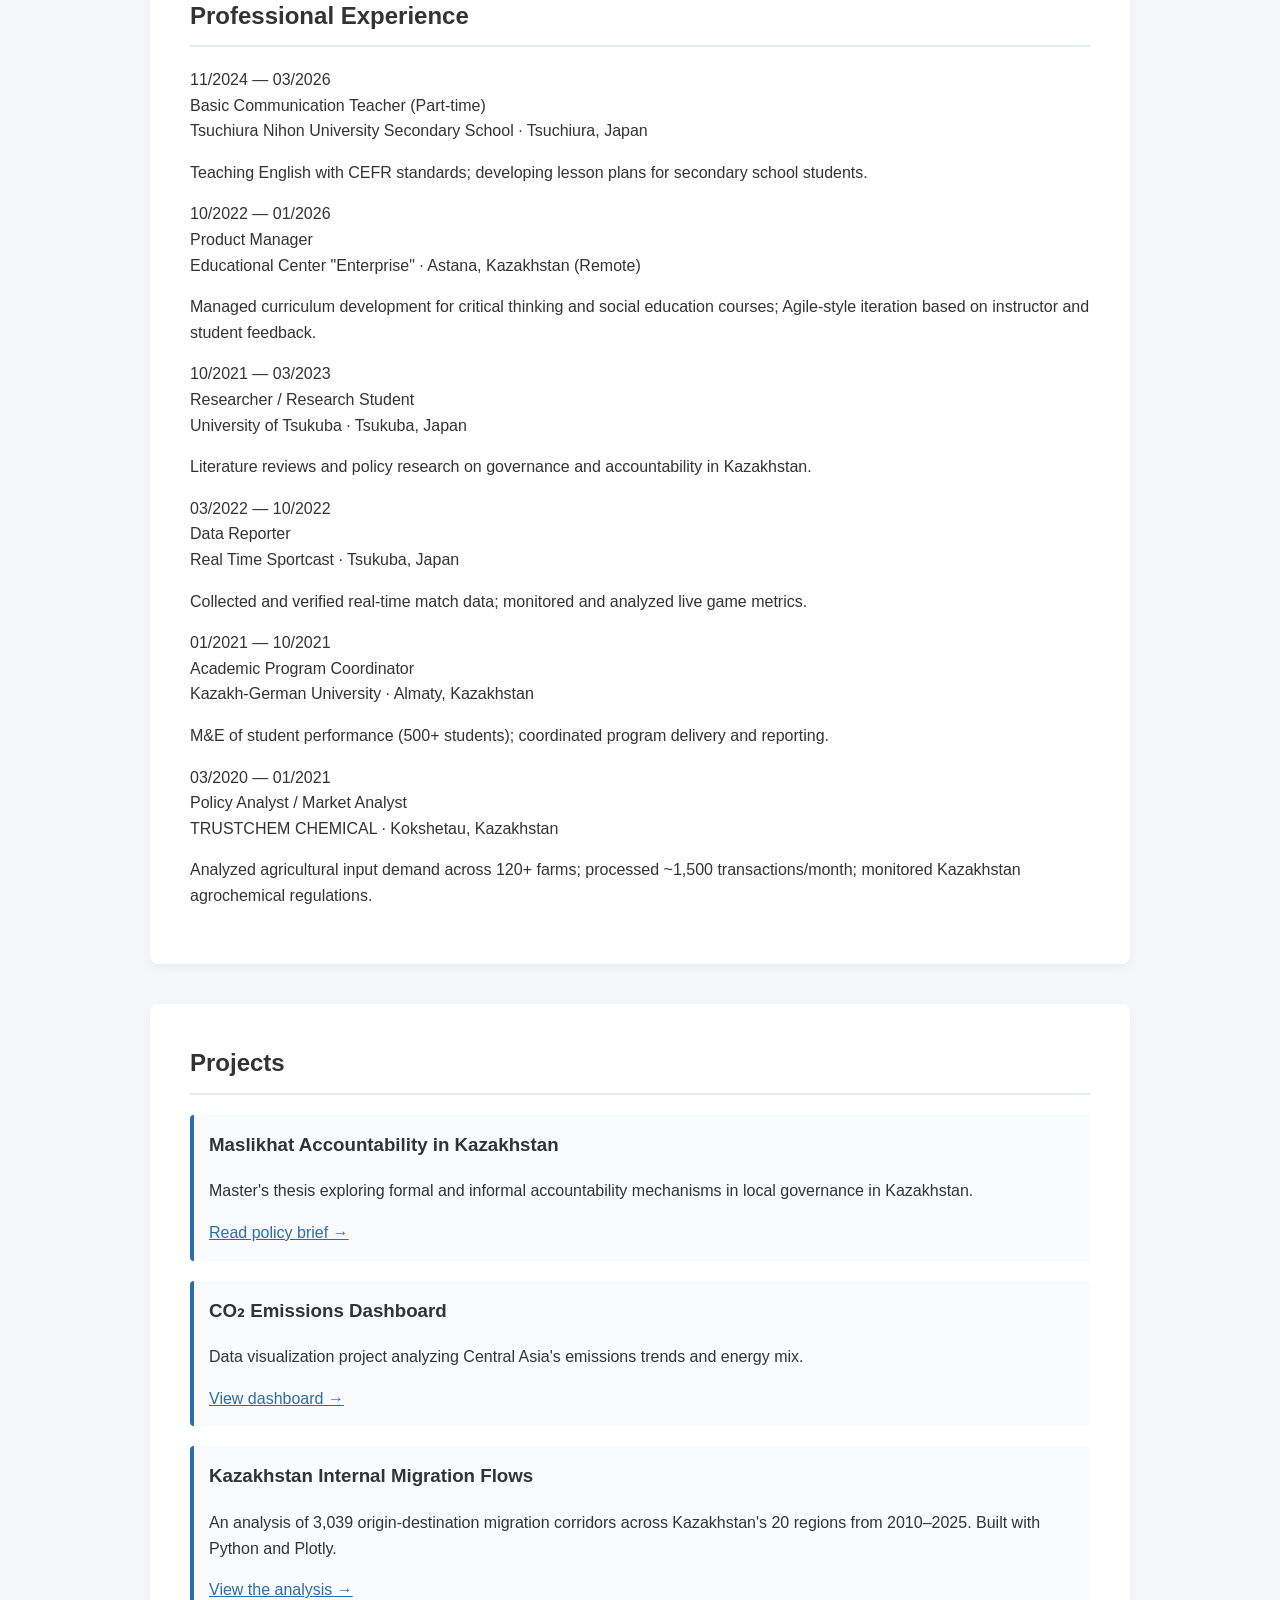
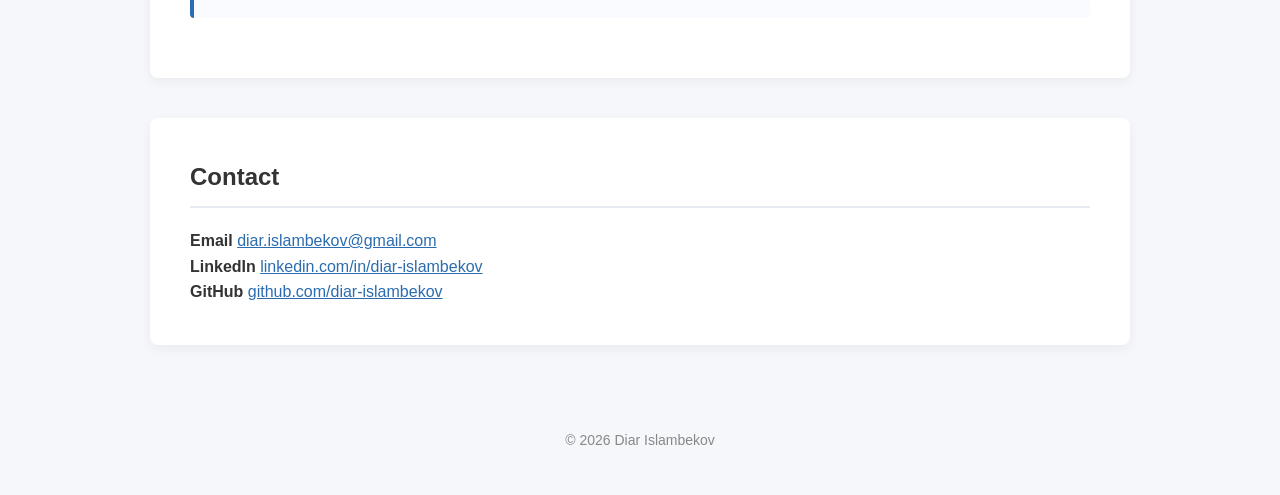
==== commit a258b2c4: "Update index.html" ====
--- a/index.html
+++ b/index.html
@@ -39,16 +39,32 @@
 
   <div class="timeline-item">
     <div class="timeline-left">
-      <span class="timeline-date">05/2023 — 03/2025</span>
+      <span class="timeline-date">04/2023 — 03/2025</span>
     </div>
     <div class="timeline-right">
       <div class="timeline-degree">Master of Arts — International Public Policy</div>
       <div class="timeline-org">University of Tsukuba · Tsukuba, Japan</div>
-      <ul>
-        <li>Researched political accountability perception among local government officials in Kazakhstan.</li>
-        <li>Applied quantitative and qualitative methodologies in policy analysis.</li>
-        <li>MEXT Scholarship recipient — awarded by Japan's Ministry of Education.</li>
-      </ul>
+      <p class="timeline-note">MEXT Scholarship recipient. Research on political accountability in Kazakhstan's local governance.</p>
+    </div>
+  </div>
+
+  <div class="timeline-item">
+    <div class="timeline-left">
+      <span class="timeline-date">01/2017 — 12/2017</span>
+    </div>
+    <div class="timeline-right">
+      <div class="timeline-degree">Special Research Program — Social Sciences</div>
+      <div class="timeline-org">University of Tsukuba · Tsukuba, Japan</div>
+    </div>
+  </div>
+
+  <div class="timeline-item">
+    <div class="timeline-left">
+      <span class="timeline-date">04/2016 — 09/2016</span>
+    </div>
+    <div class="timeline-right">
+      <div class="timeline-degree">Exchange Program (HUSTEP) — International Studies</div>
+      <div class="timeline-org">Hokkaido University · Sapporo, Japan</div>
     </div>
   </div>
 
@@ -57,13 +73,9 @@
       <span class="timeline-date">09/2014 — 07/2018</span>
     </div>
     <div class="timeline-right">
-      <div class="timeline-degree">Bachelor of Arts — Oriental Studies</div>
+      <div class="timeline-degree">Bachelor of Arts — International Studies</div>
       <div class="timeline-org">Al-Farabi Kazakh National University · Almaty, Kazakhstan</div>
-      <ul>
-        <li>Specialised in the history, politics, and languages of East Asia with a focus on Japan.</li>
-        <li>Earned two competitive exchange placements in Japan totalling 1.5 years.</li>
-        <li>National Scholarship recipient — Government of Kazakhstan.</li>
-      </ul>
+      <p class="timeline-note">National Scholarship recipient. Specialisation in East Asia and Japan; two exchange placements totalling 1.5 years.</p>
     </div>
   </div>
 
@@ -84,30 +96,23 @@
 
   <div class="timeline-item">
     <div class="timeline-left">
-      <span class="timeline-date">11/2024 — Present</span>
-    </div>
-    <div class="timeline-right">
-      <div class="timeline-degree">English Teacher</div>
+      <span class="timeline-date">11/2024 — 03/2026</span>
+    </div>
+    <div class="timeline-right">
+      <div class="timeline-degree">Basic Communication Teacher (Part-time)</div>
       <div class="timeline-org">Tsuchiura Nihon University Secondary School · Tsuchiura, Japan</div>
-      <ul>
-        <li>Teaching English to secondary school students, focusing on communication, writing, and comprehension.</li>
-        <li>Developing and delivering interactive lesson plans tailored to students' proficiency levels.</li>
-      </ul>
-    </div>
-  </div>
-
-  <div class="timeline-item">
-    <div class="timeline-left">
-      <span class="timeline-date">10/2022 — 08/2024</span>
-    </div>
-    <div class="timeline-right">
-      <div class="timeline-degree">Methodologist</div>
+      <p class="timeline-note">Teaching English with CEFR standards; developing lesson plans for secondary school students.</p>
+    </div>
+  </div>
+
+  <div class="timeline-item">
+    <div class="timeline-left">
+      <span class="timeline-date">10/2022 — 01/2026</span>
+    </div>
+    <div class="timeline-right">
+      <div class="timeline-degree">Product Manager</div>
       <div class="timeline-org">Educational Center "Enterprise" · Astana, Kazakhstan (Remote)</div>
-      <ul>
-        <li>Co-designed curricula for 4 key courses, contributing to a 30% increase in student engagement.</li>
-        <li>Implemented evidence-based instructional design principles, improving outcomes for over 500 students.</li>
-        <li>Conducted feedback sessions leading to a 25% increase in positive feedback scores.</li>
-      </ul>
+      <p class="timeline-note">Managed curriculum development for critical thinking and social education courses; Agile-style iteration based on instructor and student feedback.</p>
     </div>
   </div>
 
@@ -118,38 +123,40 @@
     <div class="timeline-right">
       <div class="timeline-degree">Researcher / Research Student</div>
       <div class="timeline-org">University of Tsukuba · Tsukuba, Japan</div>
-      <ul>
-        <li>Researched accountability and transparency regulations in Kazakhstan's local governance.</li>
-        <li>Conducted literature reviews identifying gaps in local government studies.</li>
-      </ul>
-    </div>
-  </div>
-
-  <div class="timeline-item">
-    <div class="timeline-left">
-      <span class="timeline-date">01/2021 — 09/2021</span>
-    </div>
-    <div class="timeline-right">
-      <div class="timeline-degree">Faculty Coordinator</div>
+      <p class="timeline-note">Literature reviews and policy research on governance and accountability in Kazakhstan.</p>
+    </div>
+  </div>
+
+  <div class="timeline-item">
+    <div class="timeline-left">
+      <span class="timeline-date">03/2022 — 10/2022</span>
+    </div>
+    <div class="timeline-right">
+      <div class="timeline-degree">Data Reporter</div>
+      <div class="timeline-org">Real Time Sportcast · Tsukuba, Japan</div>
+      <p class="timeline-note">Collected and verified real-time match data; monitored and analyzed live game metrics.</p>
+    </div>
+  </div>
+
+  <div class="timeline-item">
+    <div class="timeline-left">
+      <span class="timeline-date">01/2021 — 10/2021</span>
+    </div>
+    <div class="timeline-right">
+      <div class="timeline-degree">Academic Program Coordinator</div>
       <div class="timeline-org">Kazakh-German University · Almaty, Kazakhstan</div>
-      <ul>
-        <li>Coordinated daily faculty operations and improved administrative efficiency.</li>
-        <li>Served as main liaison between faculty and over 200 students.</li>
-      </ul>
-    </div>
-  </div>
-
-  <div class="timeline-item">
-    <div class="timeline-left">
-      <span class="timeline-date">07/2020 — 01/2021</span>
-    </div>
-    <div class="timeline-right">
-      <div class="timeline-degree">Communication Specialist</div>
+      <p class="timeline-note">M&E of student performance (500+ students); coordinated program delivery and reporting.</p>
+    </div>
+  </div>
+
+  <div class="timeline-item">
+    <div class="timeline-left">
+      <span class="timeline-date">03/2020 — 01/2021</span>
+    </div>
+    <div class="timeline-right">
+      <div class="timeline-degree">Policy Analyst / Market Analyst</div>
       <div class="timeline-org">TRUSTCHEM CHEMICAL · Kokshetau, Kazakhstan</div>
-      <ul>
-        <li>Coordinated communications with over 15 domestic and international partners.</li>
-        <li>Conducted regulatory analysis of EU REACH and UN GHS chemical legislation.</li>
-      </ul>
+      <p class="timeline-note">Analyzed agricultural input demand across 120+ farms; processed ~1,500 transactions/month; monitored Kazakhstan agrochemical regulations.</p>
     </div>
   </div>
 
@@ -182,7 +189,7 @@
       An analysis of 3,039 origin-destination migration corridors
       across Kazakhstan's 20 regions from 2010–2025. Built with Python and Plotly.
     </p>
-    <a href="https://nbviewer.org/github/diar299/kz-migration/blob/main/migration_analysis.ipynb" target="_blank">View the analysis →</a>
+    <a href="https://nbviewer.org/github/diar-islambekov/kz-migration/blob/main/migration_analysis.ipynb" target="_blank">View the analysis →</a>
   </div>
 </section>
 
@@ -195,7 +202,11 @@
     </div>
     <div class="contact-item">
       <strong>LinkedIn</strong>
-      <a href="https://linkedin.com/in/diar-islambekov" target="_blank">linkedin.com/in/diar-islambekov</a>
+      <a href="www.linkedin.com/in/diar-islambekov-601599231" target="_blank">linkedin.com/in/diar-islambekov</a>
+    </div>
+    <div class="contact-item">
+      <strong>GitHub</strong>
+      <a href="https://github.com/diar-islambekov" target="_blank">github.com/diar-islambekov</a>
     </div>
   </div>
 </section>
